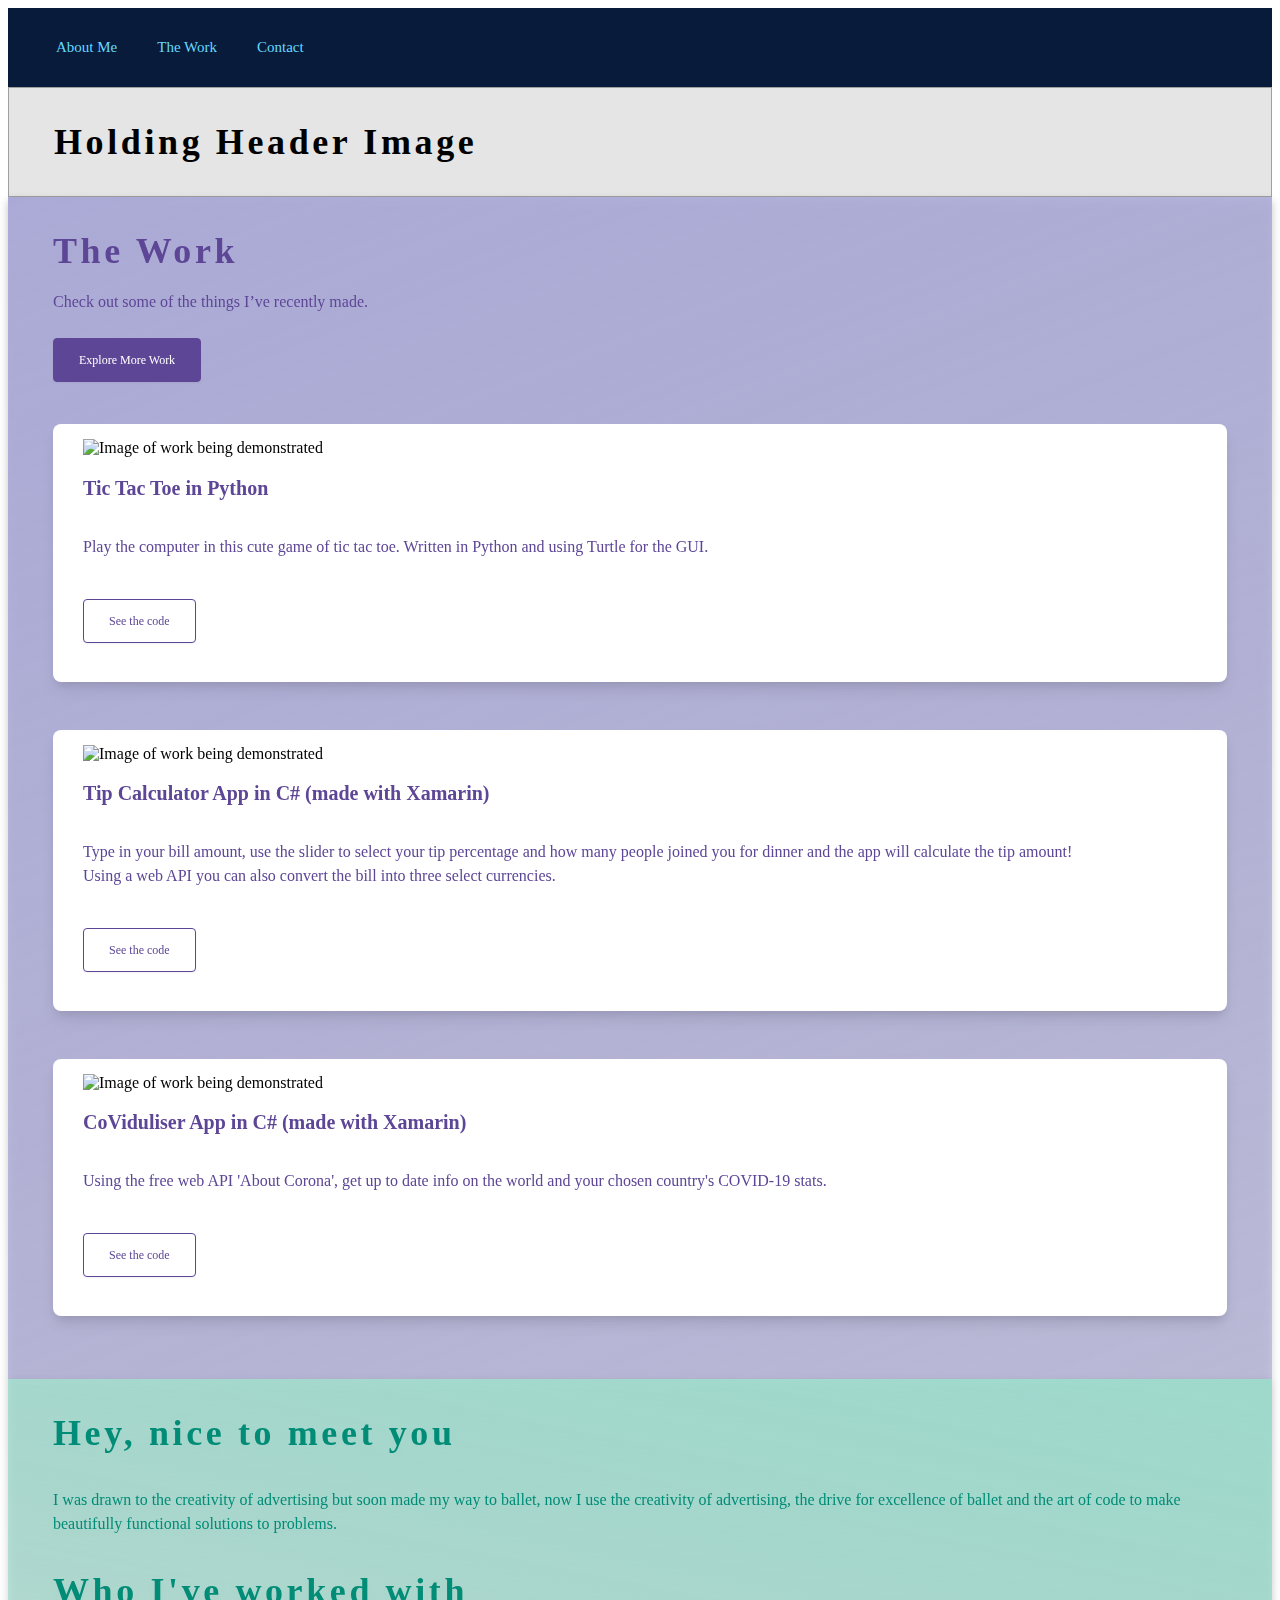
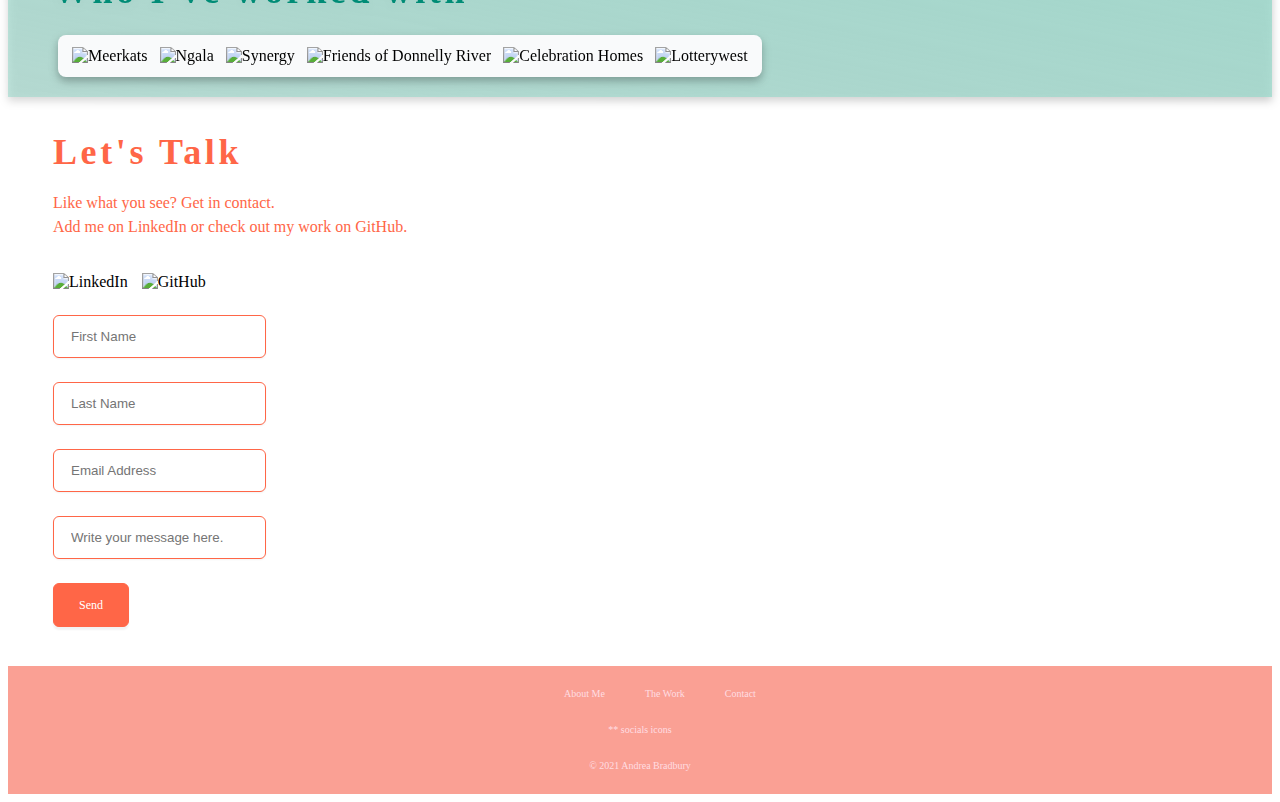
==== index.html @ e0861b27 "Adding content and formatting styling to match designs" ====
<!doctype html>
<html class="no-js" lang="en">

<head>
  <meta charset="utf-8">
  <title>Andrea Bradbury Junior Programming Wizard</title>
  <meta name="viewport" content="width=device-width, initial-scale=1">

  <link rel="stylesheet" href="css/normalize.css">
  <link rel="stylesheet" href="css/main.css">

</head>

<body>

  <!-- Nav Bar -->
  <header>
    <nav>
      <li>
        <ul>
          <a href="#about-me"> About Me </a>
        </ul>
        <ul>
          <a href="#the-work"> The Work </a>
        </ul>
        <ul>
          <a href="#contact"> Contact </a>
        </ul>
      </li>
    </nav>
  </header>



  <main>
    <!-- Main Heading Image -->
    <section class="header-content">
      <h1>Holding Header Image</h1>
    </section>



    <section class="the-work">
      <h1>The Work</h1>
      <p>Check out some of the things I’ve recently made.</p>
      <a href="https://github.com/andrea-bradbury" target="_blank"><button>Explore More Work</button></a>
      <br>

      <article class="display-work-component">
        <img src="img/TicTacToe.png" alt="Image of work being demonstrated"> </img>
        <h2>Tic Tac Toe in Python</h2>
        <p>
          Play the computer in this cute game of tic tac toe. Written in Python and using Turtle for the GUI.
        </p>
        <a href="https://github.com/andrea-bradbury/python_tic-tac-toe" target="_blank"><button>See the code</button></a>
      </article>
      <br>
      <article class="display-work-component">
        <img src="img/ArticlePlaceholder.jpg" alt="Image of work being demonstrated"> </img>
        <h2>Tip Calculator App in C# (made with Xamarin)</h2>
        <p>
          Type in your bill amount, use the slider to select your tip percentage and how many people joined you for dinner and the app will calculate the tip amount!
          <br>
          Using a web API you can also convert the bill into three select currencies.
        </p>
        <a href="https://github.com/andrea-bradbury/CurrencyB" target="_blank"><button>See the code</button></a>
      </article>
      <br>
      <article class="display-work-component">
        <img src="img/ArticlePlaceholder.jpg" alt="Image of work being demonstrated"> </img>
        <h2>CoViduliser App in C# (made with Xamarin)</h2>
        <p>
          Using the free web API 'About Corona', get up to date info on the world and your chosen country's COVID-19 stats.
        </p>
        <a href="https://github.com/andrea-bradbury/CoVidualizer" target="_blank"><button>See the code</button></a>
      </article>
      <br>

    </section>

    <section class="about-me">
      <h1>Hey, nice to meet you</h1>
      <p>
        I was drawn to the creativity of advertising but soon made my way to ballet, now I use the creativity of advertising, the drive for excellence of ballet and the art of code to make beautifully functional solutions to problems.
      </p>
      <h1>Who I've worked with</h1>

      <!-- Logo Cloud -->
      <section class="logo-cloud">
        <img src="img/MK_logo_200x200.jpg" alt="Meerkats">
        <img  src="img/Ngala_logo_200x200.jpg" alt="Ngala">
        <img src="img/Synergy_logo_200x200.jpg" alt="Synergy">
        <img  src="img/FODR_logo_200x200.jpg" alt="Friends of Donnelly River">
        <img src="img/CH_logo_200x200.jpg" alt="Celebration Homes">
        <img src="img/LW_logo_200x200.jpg" alt="Lotterywest">

      </section>

    </section>



    <section class="lets-talk">
      <h1>Let's Talk</h1>
      <p>
        Like what you see? Get in contact.
        <br>
        Add me on LinkedIn or check out my work on GitHub.
      </p>
      <br>
      <a href="https://www.linkedin.com/in/andrea-bradbury-6311a493/" target="_blank"><img src="img/linkedin.png" alt="LinkedIn"></a>
      <a href="https://github.com/andrea-bradbury" target="_blank"><img src="img/github.png" alt="GitHub"></a>


      <form class="lets-talk-form">
        <div class="lets-talk-form">
          <input type="text" name="first-name" id="first-name" autocomplete="first name" placeholder="First Name" />
        </div>
        <div class="lets-talk-form">
          <input type="text" name="last-name" id="last-name" autocomplete="last name" placeholder="Last Name" />
        </div>
        <div class="lets-talk-form">
          <input type="email" name="email" id="email" autocomplete="email" placeholder="Email Address" />
        </div>
        <div class="lets-talk-form">
          <input type="text" name="msg" id="msg"  placeholder="Write your message here." />
        </div>
        <div class="lets-talk-form">
          <button type="submit">Send</button>
        </div>
      </form>
    </section>

  </main>

    <footer>
      <li>
        <ul>
          <a href="#about-me"> About Me </a>
        </ul>
        <ul>
          <a href="#the-work"> The Work </a>
        </ul>
        <ul>
          <a href="#contact"> Contact </a>
        </ul>
      </li>
      <p>
        ** socials icons
      </p>
      <p>© 2021 Andrea Bradbury</p>
    </footer>


  <!-- JS -->
  <script src="js/main.js"></script>

  <!-- Google Analytics: change UA-XXXXX-Y to be your site's ID. -->
  <script>
    window.ga = function () { ga.q.push(arguments) }; ga.q = []; ga.l = +new Date;
    ga('create', 'UA-XXXXX-Y', 'auto'); ga('set', 'anonymizeIp', true); ga('set', 'transport', 'beacon'); ga('send', 'pageview')
  </script>
  <script src="https://www.google-analytics.com/analytics.js" async></script>
</body>

</html>
---- css/main.css ----
@charset "UTF-8";

/* CSS Document */

/*Fonts*/
@font-face {
  font-family: MontserratBold;
  src: url("../fonts/Montserrat/Montserrat-Bold.ttf");
}

@font-face {
  font-family: MontserratRegular;
  src: url("../fonts/Montserrat/Montserrat-Regular.ttf");
}

@font-face {
  font-family: MontserratMedium;
  src: url("../fonts/Montserrat/Montserrat-Medium.ttf");

}

h1 {
  font-family: MontserratBold;
  font-size: 36px;
  line-height: 30px;
  /* or 83% */
  letter-spacing: 0.1em;

}

h2 {
  font-family: MontserratBold;
  font-weight: 600;
  font-size: 20px;
  line-height: 28px;
}

p {
  font-family: MontserratRegular;
  font-size: 16px;
  line-height: 24px;

}

a {
  color: inherit;
  text-decoration: none;
}

button {
  font-family: MontserratMedium;
  font-weight: 500;
  font-size: 12px;
  line-height: 16px;
  flex: none;
  margin: 24px 0px;
  display: flex;
  flex-direction: row;
  justify-content: center;
  align-items: center;
  padding: 13px 25px;


  /* shadow/sm */

  box-shadow: 0px 1px 2px rgba(0, 0, 0, 0.05);
  border-radius: 4px;
}

hr {
  width: 178px;
}






/* CSS styling General */

nav {
  font-family: MontserratMedium;
  display: flex;
  flex-direction: row;
  justify-content: space-between;
  align-items: center;
  padding: 12px 8px;
  position: relative;
  background: #081B3B;
}

nav > li {
  color: #65D9FE;
  font-weight: 500;
  font-size: 15px;
  line-height: 25px;
  display: flex;
  flex-direction: row;
  justify-content: center;
  align-items: center;
}

main {

}

section {
  padding: 15px 45px 15px 45px;
}

form {
  font-family: MontserratRegular;
  font-size: 16px;
  line-height: 24px;
}


footer {
  display: flex;
  flex-direction: column;
  align-items: center;
  font-family: MontserratRegular;
  padding: 10px;
  background: #FAA094;
}

footer >li {
  color: #FFDDE2;
  font-weight: 500;
  font-size: 10px;
  line-height: 16px;
  display: flex;
  flex-direction: row;
  justify-content: center;
  align-items: center;

}

footer > p {
  color: #FFDDE2;
  font-weight: 500;
  font-size: 10px;
  line-height: 16px;
  display: flex;
  flex-direction: row;
  justify-content: center;
  align-items: center;
}




/* Classes  */

.header-content {
  left: 0%;
  right: 0%;
  top: 0%;
  bottom: 0%;

  background: #E5E5E5;
  border: 1px solid rgba(0, 0, 0, 0.3);
  box-sizing: border-box;
}

.the-work {
  background: linear-gradient(158.68deg, #ABAAD6 0%, rgba(171, 170, 214, 0) 295.31%);
  filter: drop-shadow(0px 4px 4px rgba(0, 0, 0, 0.25));
}

.the-work > h1 {
  color: #5D4696 ;
}

.the-work > p {
  color: #5D4696 ;
}


.the-work > a button {
  background-color: #5D4696 ;
  border: 1px solid #5D4696;
  color: #FFFFFF;
}






.display-work-component {
  display: flex;
  flex-direction: column;
  align-items: flex-start;
  background: #FFFFFF;
  padding: 15px 30px 15px 30px;
  margin: 0px 0px 30px 0px;
  /* /shadow/lg */
  box-shadow: 0px 10px 15px -3px rgba(0, 0, 0, 0.1), 0px 4px 6px -2px rgba(0, 0, 0, 0.05);
  border-radius: 8px;
}

.display-work-component > h2 {
  color: #5D4696;
}

.display-work-component > p {
  color: #5D4696;
}

.display-work-component > a button {
  background-color: #FFFFFF ;
  border: 1px solid #5D4696;
  color: #5D4696;
}

.display-work-component > img {
  max-width: 100%;
}


.about-me {
  display: flex;
  flex-direction: column;
  align-items: flex-start;

  background: linear-gradient(191.45deg, #9ED9CC 3.14%, rgba(158, 217, 204, 0) 255.97%);
  filter: drop-shadow(0px 4px 4px rgba(0, 0, 0, 0.25));
}

.about-me > h1{
  color: #008C76;
}

.about-me > p {
  color: #008C76;
}

.logo-cloud {
  grid-template-columns: [first] auto [second] auto [third] auto;
  grid-template-rows: [first] 50% [second] 50%;
  padding: 10px;
  margin: 5px;
  justify-content: center;
  background-color: #F9FAFB ;
  filter: drop-shadow(0px 4px 4px rgba(0, 0, 0, 0.25));
  border-radius: 8px;
}

.logo-cloud > img {
  width: auto;
  margin: 2px 2px;
  padding: 0px 2px;
}


.lets-talk {

}

.lets-talk >h1 {
  color:#FF6647;
}

.lets-talk >p {
  color: #FF6647;
}

.lets-talk > hr {
  justify-content: left;
  color: #FF6647;
}

.lets-talk img{
  width: 40px;
  margin-right: 10px;

}

.lets-talk-form  {
  font-family: MontserratMedium;
  color: #FF6647;

}

.lets-talk-form > input {
  display: flex;
  flex-direction: row;
  border: 1px solid #FF6647;
  border-radius: 6px;
  color: #FF6647;
  align-self: stretch;
  flex-grow: 0;
  margin: 24px 0px;
  padding: 13px 17px;
  box-sizing: border-box;
  /* shadow/sm */
  box-shadow: 0px 1px 2px rgba(0, 0, 0, 0.05);


}

.lets-talk-form > button{
  font-family: MontserratMedium;
  font-weight: 500;
  font-size: 12px;
  line-height: 16px;
  background: #FF6647;
  box-shadow: 0px 3px 2px rgba(0, 0, 0, 0.05);
  border-radius: 6px;
  border: 1px solid #FF6647;
  color: #FFFFFF;
  flex: none;
  margin: 24px 0px;
  display: flex;
  flex-direction: row;
  justify-content: center;
  align-items: center;
  padding: 13px 25px;
}


.journey {

}

.journey > h1 {
  color: #E033B3 ;
}
.journey > h2 {
  color: #E033B3 ;
}

.journey > p {
  color: #E033B3;
}

.achievements {

}

.achievements > h1{
  color: #FF6647;
}

.achievements > p{
  color: #FF6647;
}
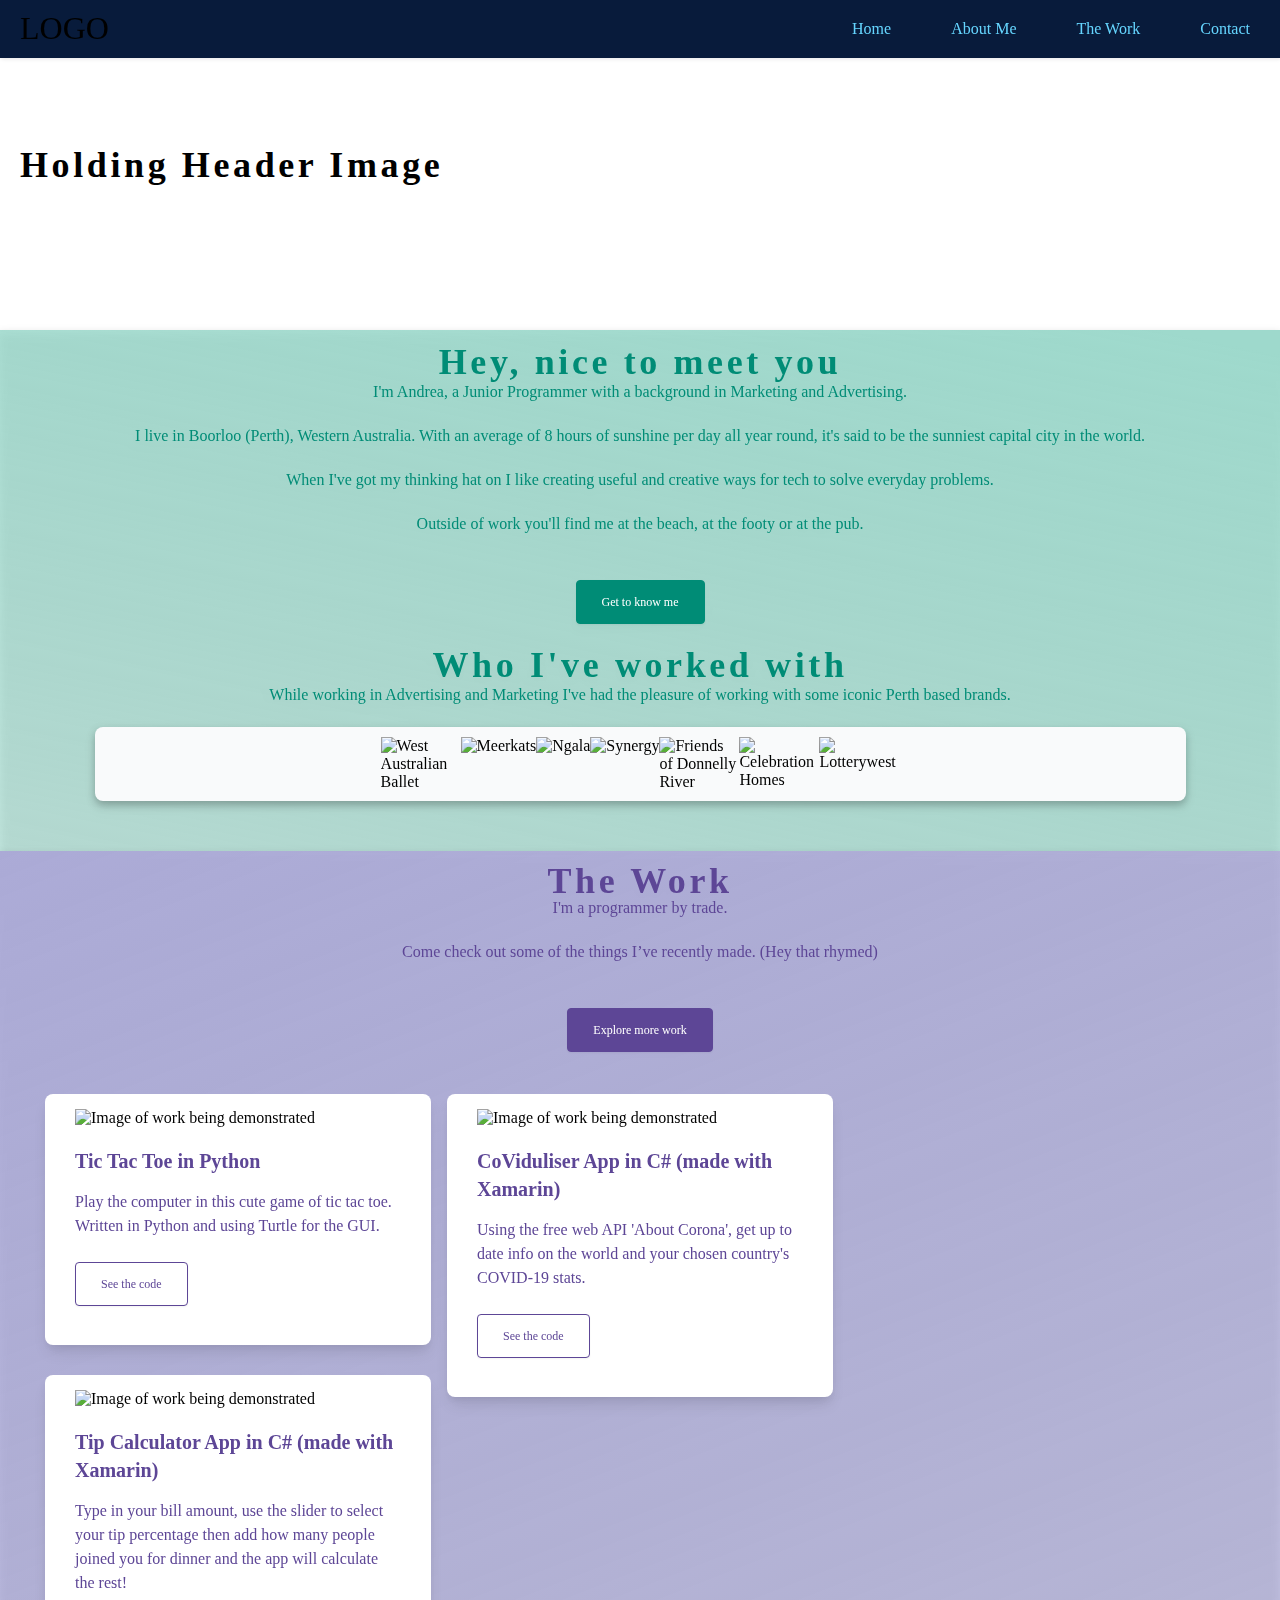
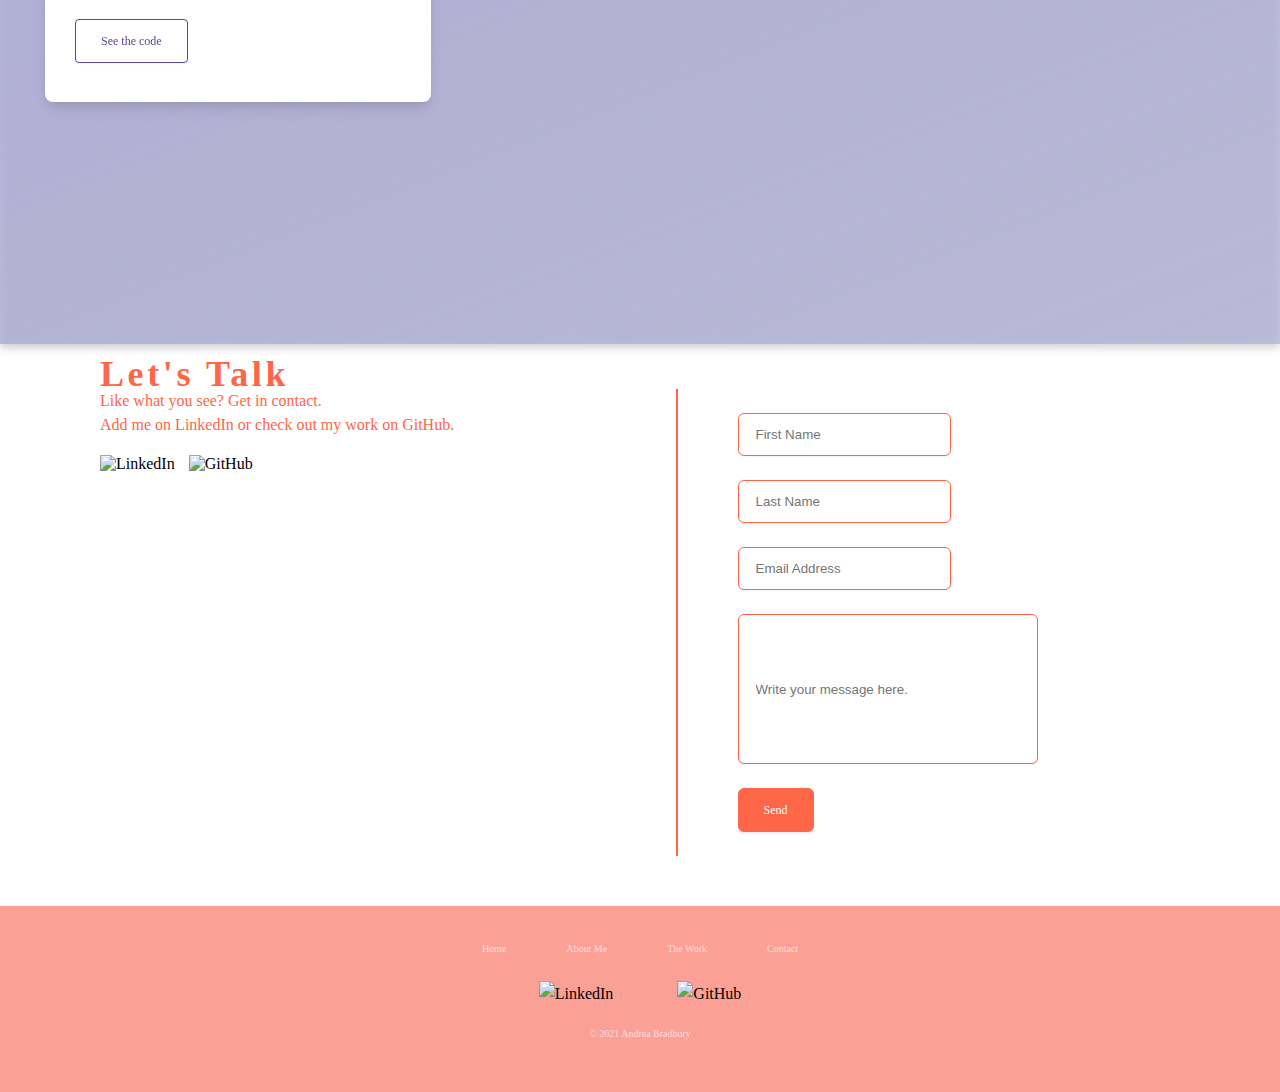
==== commit 16b5689e: "Styling and content" ====
--- a/index.html
+++ b/index.html
@@ -14,19 +14,22 @@
 <body>
 
   <!-- Nav Bar -->
-  <header>
+  <header class="header">
     <nav>
-      <li>
-        <ul>
-          <a href="#about-me"> About Me </a>
-        </ul>
-        <ul>
-          <a href="#the-work"> The Work </a>
-        </ul>
-        <ul>
-          <a href="#contact"> Contact </a>
-        </ul>
-      </li>
+      <a href="/" class="logo">LOGO</a>
+
+      <!-- Hamburger menu -->
+      <input class="menu-btn" type="checkbox" id="menu-btn" />
+      <label class="menu-icon" for="menu-btn"><span class="nav-icon"></span></label>
+
+      <!--Menu items-->
+      <ul class="menu">
+        <li><a href="index.html" class="nav-link"> Home </a></li>
+        <li><a href="about-me.html" class="nav-link"> About Me </a></li>
+        <li><a href="the-work.html" class="nav-link"> The Work </a></li>
+        <li><a href="contact.html" class="nav-link"> Contact </a></li>
+      </ul>
+
     </nav>
   </header>
 
@@ -38,65 +41,69 @@
       <h1>Holding Header Image</h1>
     </section>
 
-
-
-    <section class="the-work">
-      <h1>The Work</h1>
-      <p>Check out some of the things I’ve recently made.</p>
-      <a href="https://github.com/andrea-bradbury" target="_blank"><button>Explore More Work</button></a>
-      <br>
-
-      <article class="display-work-component">
-        <img src="img/TicTacToe.png" alt="Image of work being demonstrated"> </img>
-        <h2>Tic Tac Toe in Python</h2>
-        <p>
-          Play the computer in this cute game of tic tac toe. Written in Python and using Turtle for the GUI.
-        </p>
-        <a href="https://github.com/andrea-bradbury/python_tic-tac-toe" target="_blank"><button>See the code</button></a>
-      </article>
-      <br>
-      <article class="display-work-component">
-        <img src="img/ArticlePlaceholder.jpg" alt="Image of work being demonstrated"> </img>
-        <h2>Tip Calculator App in C# (made with Xamarin)</h2>
-        <p>
-          Type in your bill amount, use the slider to select your tip percentage and how many people joined you for dinner and the app will calculate the tip amount!
-          <br>
-          Using a web API you can also convert the bill into three select currencies.
-        </p>
-        <a href="https://github.com/andrea-bradbury/CurrencyB" target="_blank"><button>See the code</button></a>
-      </article>
-      <br>
-      <article class="display-work-component">
-        <img src="img/ArticlePlaceholder.jpg" alt="Image of work being demonstrated"> </img>
-        <h2>CoViduliser App in C# (made with Xamarin)</h2>
-        <p>
-          Using the free web API 'About Corona', get up to date info on the world and your chosen country's COVID-19 stats.
-        </p>
-        <a href="https://github.com/andrea-bradbury/CoVidualizer" target="_blank"><button>See the code</button></a>
-      </article>
-      <br>
-
-    </section>
-
     <section class="about-me">
       <h1>Hey, nice to meet you</h1>
-      <p>
-        I was drawn to the creativity of advertising but soon made my way to ballet, now I use the creativity of advertising, the drive for excellence of ballet and the art of code to make beautifully functional solutions to problems.
-      </p>
+      <p>I'm Andrea, a Junior Programmer with a background in Marketing and Advertising.</p>
+      <p>I live in Boorloo (Perth), Western Australia. With an average of 8 hours of sunshine per day all year round, it's said to be the sunniest capital city in the world.</p>
+      <p>When I've got my thinking hat on I like creating useful and creative ways for tech to solve everyday problems.</p>
+      <p>Outside of work you'll find me at the beach, at the footy or at the pub.</p>
+      <a href="about-me.html"><button>Get to know me</button></a>
       <h1>Who I've worked with</h1>
+      <p>While working in Advertising and Marketing I've had the pleasure of working with some iconic Perth based brands.</p>
 
       <!-- Logo Cloud -->
       <section class="logo-cloud">
-        <img src="img/MK_logo_200x200.jpg" alt="Meerkats">
+        <img src="img/WAB_logo_200x200.jpg" alt="West Australian Ballet">
+        <img src="img/MK_logo_200x200A.jpg" alt="Meerkats">
         <img  src="img/Ngala_logo_200x200.jpg" alt="Ngala">
         <img src="img/Synergy_logo_200x200.jpg" alt="Synergy">
         <img  src="img/FODR_logo_200x200.jpg" alt="Friends of Donnelly River">
         <img src="img/CH_logo_200x200.jpg" alt="Celebration Homes">
         <img src="img/LW_logo_200x200.jpg" alt="Lotterywest">
-
       </section>
 
     </section>
+
+
+    <section class="the-work">
+      <h1>The Work</h1>
+      <p>I'm a programmer by trade.</p>
+      <p>Come check out some of the things I’ve recently made. (Hey that rhymed)</p>
+      <a href="the-work.html"><button>Explore more work</button></a>
+      <br>
+
+      <div class="work-components">
+        <article class="display-work-component" >
+          <img src="img/TicTacToe.png" alt="Image of work being demonstrated"> </img>
+          <h2>Tic Tac Toe in Python</h2>
+          <p>
+            Play the computer in this cute game of tic tac toe. Written in Python and using Turtle for the GUI.
+          </p>
+          <a href="https://github.com/andrea-bradbury/python_tic-tac-toe" target="_blank"><button>See the code</button></a>
+        </article>
+
+        <article class="display-work-component">
+          <img src="img/Tip%20Calculator.png" alt="Image of work being demonstrated"> </img>
+          <h2>Tip Calculator App in C# (made with Xamarin)</h2>
+          <p>
+            Type in your bill amount, use the slider to select your tip percentage then add how many people joined you for dinner and the app will calculate the rest!
+          </p>
+          <a href="#" target="_blank"><button>See the code</button></a>
+        </article>
+
+        <article class="display-work-component">
+          <img src="img/ArticlePlaceholder.jpg" alt="Image of work being demonstrated"> </img>
+          <h2>CoViduliser App in C# (made with Xamarin)</h2>
+          <p>
+            Using the free web API 'About Corona', get up to date info on the world and your chosen country's COVID-19 stats.
+          </p>
+          <a href="https://github.com/andrea-bradbury/CoVidualizer" target="_blank"><button>See the code</button></a>
+        </article>
+      </div>
+
+    </section>
+
+
 
 
 
@@ -112,20 +119,12 @@
       <a href="https://github.com/andrea-bradbury" target="_blank"><img src="img/github.png" alt="GitHub"></a>
 
 
-      <form class="lets-talk-form">
+      <form>
         <div class="lets-talk-form">
           <input type="text" name="first-name" id="first-name" autocomplete="first name" placeholder="First Name" />
-        </div>
-        <div class="lets-talk-form">
           <input type="text" name="last-name" id="last-name" autocomplete="last name" placeholder="Last Name" />
-        </div>
-        <div class="lets-talk-form">
           <input type="email" name="email" id="email" autocomplete="email" placeholder="Email Address" />
-        </div>
-        <div class="lets-talk-form">
           <input type="text" name="msg" id="msg"  placeholder="Write your message here." />
-        </div>
-        <div class="lets-talk-form">
           <button type="submit">Send</button>
         </div>
       </form>
@@ -136,18 +135,22 @@
     <footer>
       <li>
         <ul>
-          <a href="#about-me"> About Me </a>
+          <a href="index.html">Home</a>
         </ul>
         <ul>
-          <a href="#the-work"> The Work </a>
+          <a href="about-me.html">About Me</a>
         </ul>
         <ul>
-          <a href="#contact"> Contact </a>
+          <a href="the-work.html">The Work</a>
+        </ul>
+        <ul>
+          <a href="contact.html">Contact</a>
         </ul>
       </li>
-      <p>
-        ** socials icons
-      </p>
+      <div class="footer-socials">
+        <a href="https://www.linkedin.com/in/andrea-bradbury-6311a493/" target="_blank"><img src="img/linkedin.png" alt="LinkedIn"></a>
+        <a href="https://github.com/andrea-bradbury" target="_blank"><img src="img/github.png" alt="GitHub"></a>
+      </div>
       <p>© 2021 Andrea Bradbury</p>
     </footer>
 
--- a/css/main.css
+++ b/css/main.css
@@ -18,6 +18,19 @@
   src: url("../fonts/Montserrat/Montserrat-Medium.ttf");
 
 }
+
+
+
+
+/* CSS styling General */
+
+*{
+  margin: 0;
+  padding:0;
+  border: 0;
+}
+
+
 
 h1 {
   font-family: MontserratBold;
@@ -26,6 +39,7 @@
   /* or 83% */
   letter-spacing: 0.1em;
 
+
 }
 
 h2 {
@@ -33,6 +47,7 @@
   font-weight: 600;
   font-size: 20px;
   line-height: 28px;
+  padding: 20px 0px 15px 0px;
 }
 
 p {
@@ -55,49 +70,18 @@
   flex: none;
   margin: 24px 0px;
   display: flex;
-  flex-direction: row;
   justify-content: center;
   align-items: center;
   padding: 13px 25px;
-
-
   /* shadow/sm */
-
   box-shadow: 0px 1px 2px rgba(0, 0, 0, 0.05);
   border-radius: 4px;
 }
 
-hr {
-  width: 178px;
-}
-
-
-
-
-
-
-/* CSS styling General */
 
 nav {
   font-family: MontserratMedium;
-  display: flex;
-  flex-direction: row;
-  justify-content: space-between;
-  align-items: center;
-  padding: 12px 8px;
-  position: relative;
   background: #081B3B;
-}
-
-nav > li {
-  color: #65D9FE;
-  font-weight: 500;
-  font-size: 15px;
-  line-height: 25px;
-  display: flex;
-  flex-direction: row;
-  justify-content: center;
-  align-items: center;
 }
 
 main {
@@ -112,6 +96,7 @@
   font-family: MontserratRegular;
   font-size: 16px;
   line-height: 24px;
+
 }
 
 
@@ -119,9 +104,13 @@
   display: flex;
   flex-direction: column;
   align-items: center;
+  padding: 10px;
   font-family: MontserratRegular;
-  padding: 10px;
   background: #FAA094;
+  padding-top: 30px;
+  padding-right: 30px;
+  padding-bottom: 50px;
+  padding-left: 30px;
 }
 
 footer >li {
@@ -147,25 +136,147 @@
   align-items: center;
 }
 
+footer a{
+  line-height: 25px;
+  flex-direction: row;
+  justify-content: space-between;
+  align-items: center;
+  margin: 30px;
+  text-align: center;
+}
+
+footer div {
+  margin: 20px;
+}
+
 
 
 
 /* Classes  */
+.header {
+  background-color: #fff;
+  box-shadow: 1px 1px 4px 0 rgba(0,0,0,.1);
+  position: fixed;
+  width: 100%;
+  z-index: 3;
+}
+
+.header ul {
+  margin: 0px;
+  padding: 0px;
+  list-style: none;
+  overflow: hidden;
+  background-color: #fff;
+}
+
+.header li a {
+  display: block;
+  padding: 20px 20px;
+  text-decoration: none;
+
+}
+
+.header li a:hover,
+.header .menu-btn:hover {
+  background-color: #f4f4f4;
+  border-left: 8px solid #65D5FE;
+}
+
+.header .logo {
+  display: block;
+  float: left;
+  font-size: 2em;
+  padding: 10px 20px;
+  text-decoration: none;
+}
+
+.header .menu {
+  clear: both;
+  max-height: 0;
+  transition: max-height .2s ease-out;
+}
+
+.header .menu-icon {
+  cursor: pointer;
+  float: right;
+  padding: 28px 20px;
+  position: relative;
+  user-select: none;
+}
+
+.header .menu-icon .nav-icon {
+  background: #65D5FE;
+  display: block;
+  height: 2px;
+  position: relative;
+  transition: background .2s ease-out;
+  width: 18px;
+
+}
+
+.header .menu-icon .nav-icon:before,
+.header .menu-icon .nav-icon:after {
+  background: #65D5FE;
+  content: '';
+  display: block;
+  height: 100%;
+  position: absolute;
+  transition: all .2s ease-out;
+  width: 100%;
+}
+
+.header .menu-icon .nav-icon:before {
+  top: 5px;
+}
+
+.header .menu-icon .nav-icon:after {
+  top: -5px;
+}
+
+
+.header .menu-btn {
+  display: none;
+}
+
+.header .menu-btn:checked ~ .menu {
+  max-height: 240px;
+}
+
+.header .menu-btn:checked ~ .menu-icon .nav-icon {
+  background: transparent;
+}
+
+.header .menu-btn:checked ~ .menu-icon .nav-icon:before {
+  transform: rotate(-45deg);
+  top:0;
+}
+
+.header .menu-btn:checked ~ .menu-icon .nav-icon:after {
+  transform: rotate(45deg);
+  top:0;
+}
+
+
 
 .header-content {
-  left: 0%;
-  right: 0%;
-  top: 0%;
-  bottom: 0%;
-
-  background: #E5E5E5;
-  border: 1px solid rgba(0, 0, 0, 0.3);
-  box-sizing: border-box;
+  font-family: MontserratMedium;
+  display: flex;
+  padding: 150px 20px;
+  position: relative;
+
+}
+
+.footer-socials img{
+  width: 30px;
+  height: auto;
+  flex-direction: row;
+
 }
 
 .the-work {
   background: linear-gradient(158.68deg, #ABAAD6 0%, rgba(171, 170, 214, 0) 295.31%);
   filter: drop-shadow(0px 4px 4px rgba(0, 0, 0, 0.25));
+  padding-bottom: 50px;
 }
 
 .the-work > h1 {
@@ -174,6 +285,7 @@
 
 .the-work > p {
   color: #5D4696 ;
+  padding-bottom: 20px;
 }
 
 
@@ -183,9 +295,11 @@
   color: #FFFFFF;
 }
 
-
-
-
+.the-work a button:hover{
+  background: linear-gradient(158.68deg, #5D4696 0%, rgba(171, 170, 214, 0) 295.31%);
+  filter: drop-shadow(0px 4px 4px rgba(0, 0, 0, 0.25));
+  border: 1px solid  #5D4696;
+}
 
 
 .display-work-component {
@@ -214,6 +328,13 @@
   color: #5D4696;
 }
 
+.display-work-component a button:hover{
+  background: linear-gradient(158.68deg, #ABAAD6 0%, rgba(171, 170, 214, 0) 295.31%);
+  filter: drop-shadow(0px 4px 4px rgba(0, 0, 0, 0.25));
+  border: 1px solid #ABAAD6;
+  color: #FFFFFF;
+}
+
 .display-work-component > img {
   max-width: 100%;
 }
@@ -223,39 +344,87 @@
   display: flex;
   flex-direction: column;
   align-items: flex-start;
-
   background: linear-gradient(191.45deg, #9ED9CC 3.14%, rgba(158, 217, 204, 0) 255.97%);
   filter: drop-shadow(0px 4px 4px rgba(0, 0, 0, 0.25));
+  padding-bottom: 50px;
 }
 
 .about-me > h1{
   color: #008C76;
+  line-height: 35px;
 }
 
 .about-me > p {
   color: #008C76;
-}
+  padding-bottom: 20px;
+
+
+}
+
+.about-me > a button {
+  background-color: #008C76 ;
+  border: 1px solid #008C76;
+  color: #FFFFFF;
+}
+
+.about-me a :hover{
+  background: linear-gradient(158.68deg, #008C76 0%, rgba(171, 170, 214, 0) 295.31%);
+  filter: drop-shadow(0px 4px 4px rgba(0, 0, 0, 0.25));
+  border: 1px solid  #008C76;
+}
+
+
+.about-me-page {
+  display: flex;
+  flex-direction: column;
+  align-items: flex-start;
+  background: linear-gradient(191.45deg, #9ED9CC 3.14%, rgba(158, 217, 204, 0) 255.97%);
+  filter: drop-shadow(0px 4px 4px rgba(0, 0, 0, 0.25));
+  padding-bottom: 50px;
+}
+
+.about-me-page > h1{
+  color: #008C76;
+  line-height: 35px;
+}
+
+.about-me-page > p {
+  color: #008C76;
+  padding-bottom: 20px;
+}
+
+.about-me-page > img {
+  display: block;
+  background: linear-gradient(191.45deg,#008C76 3.14%, rgba(158, 217, 204, 0) 255.97%);
+
+}
+
+
 
 .logo-cloud {
   grid-template-columns: [first] auto [second] auto [third] auto;
   grid-template-rows: [first] 50% [second] 50%;
   padding: 10px;
-  margin: 5px;
   justify-content: center;
   background-color: #F9FAFB ;
   filter: drop-shadow(0px 4px 4px rgba(0, 0, 0, 0.25));
   border-radius: 8px;
+  display: block;
+  margin-left: auto;
+  margin-right: auto;
+  height: auto;
+  width: auto
 }
 
 .logo-cloud > img {
-  width: auto;
-  margin: 2px 2px;
-  padding: 0px 2px;
+  max-width: 80px;
+  height: auto;
+
 }
 
 
 .lets-talk {
-
+  padding-bottom: 50px;
 }
 
 .lets-talk >h1 {
@@ -266,13 +435,10 @@
   color: #FF6647;
 }
 
-.lets-talk > hr {
-  justify-content: left;
-  color: #FF6647;
-}
 
 .lets-talk img{
   width: 40px;
+  height: auto;
   margin-right: 10px;
 
 }
@@ -289,14 +455,17 @@
   border: 1px solid #FF6647;
   border-radius: 6px;
   color: #FF6647;
-  align-self: stretch;
-  flex-grow: 0;
   margin: 24px 0px;
   padding: 13px 17px;
   box-sizing: border-box;
   /* shadow/sm */
   box-shadow: 0px 1px 2px rgba(0, 0, 0, 0.05);
 
+}
+
+#msg {
+  width: 300px;
+  height: 150px;
 
 }
 
@@ -319,13 +488,23 @@
   padding: 13px 25px;
 }
 
+.lets-talk-form a button :hover{
+  background: linear-gradient(158.68deg, #FF6647 0%, rgba(171, 170, 214, 0) 295.31%);
+  filter: drop-shadow(0px 4px 4px rgba(0, 0, 0, 0.25));
+  border: 1px solid  #FF6647;
+}
+
+
 
 .journey {
-
+  padding-bottom: 50px;
+  background: linear-gradient(191.45deg, #f5daef 3.14%, rgba(158, 217, 204, 0) 255.97%);
+  filter: drop-shadow(0px 4px 4px rgba(0, 0, 0, 0.25));
 }
 
 .journey > h1 {
   color: #E033B3 ;
+  margin-bottom: 30px;
 }
 .journey > h2 {
   color: #E033B3 ;
@@ -333,9 +512,109 @@
 
 .journey > p {
   color: #E033B3;
+  animation: fadeIn ease 10s;
+
+}
+
+.right-about-box{
+  border-left: 3px solid #E033B3 ;
+  color: #E033B3 ;
+  display: flex;
+  text-align: left;
+  flex-direction: column;
+  align-items: flex-start;
+  background: #FFFFFF;
+  padding: 15px 30px 15px 30px;
+  margin: 0px 0px 30px 0px;
+  /* /shadow/lg */
+  box-shadow: 0px 10px 15px -3px rgba(0, 0, 0, 0.1), 0px 4px 6px -2px rgba(0, 0, 0, 0.05);
+  border-radius: 8px;
+
+
+}
+
+.left-about-box  {
+  border-right: 3px solid #E033B3 ;
+  color: #E033B3 ;
+  text-align: right;
+  display: flex;
+  flex-direction: column;
+  align-items: flex-start;
+  background: #FFFFFF;
+  padding: 15px 30px 15px 30px;
+  margin: 0px 0px 30px 0px;
+  /* /shadow/lg */
+  box-shadow: 0px 10px 15px -3px rgba(0, 0, 0, 0.1), 0px 4px 6px -2px rgba(0, 0, 0, 0.05);
+  border-radius: 8px;
+
+}
+
+.fade-in {
+  animation: fadeIn ease 8s;
+  -webkit-animation: fadeIn ease 8s;
+  -moz-animation: fadeIn ease 8s;
+  -o-animation: fadeIn ease 8s;
+  -ms-animation: fadeIn ease 8s;
+}
+@keyframes fadeIn {
+  0% {
+    opacity:0;
+  }
+  100% {
+    opacity:1;
+  }
+}
+
+@-moz-keyframes fadeIn {
+  0% {
+    opacity:0;
+  }
+  100% {
+    opacity:1;
+  }
+}
+
+@-webkit-keyframes fadeIn {
+  0% {
+    opacity:0;
+  }
+  100% {
+    opacity:1;
+  }
+}
+
+@-o-keyframes fadeIn {
+  0% {
+    opacity:0;
+  }
+  100% {
+    opacity:1;
+  }
+}
+
+@-ms-keyframes fadeIn {
+  0% {
+    opacity: 0;
+  }
+  100% {
+    opacity: 1;
+  }
 }
 
 .achievements {
+  padding-bottom: 0px;
+}
+
+.awards {
+  display: flex;
+  flex-direction: column;
+  align-items: flex-start;
+  background: #FFFFFF;
+  padding: 15px 30px 15px 30px;
+  margin: 0px 0px 30px 0px;
+  /* /shadow/lg */
+  box-shadow: 0px 10px 15px -3px rgba(0, 0, 0, 0.1), 0px 4px 6px -2px rgba(0, 0, 0, 0.05);
+  border-radius: 8px;
 
 }
 
@@ -345,7 +624,230 @@
 
 .achievements > p{
   color: #FF6647;
-}
-
-
-
+  padding-bottom: 20px;
+}
+
+.awards> p{
+  color: #FF6647;
+}
+
+.awards > img{
+  max-width: 100px;
+  height: auto;
+  margin: 10px ;
+
+}
+
+
+
+
+
+
+/* Responsive designs for screens over 768px */
+
+@media only screen and (min-width:768px){
+
+
+  .header {
+    background: #081B3B;
+  }
+
+  .header li {
+    float: left;
+  }
+
+  .header li a {
+    padding: 20px 30px;
+    color: #65D5FE;
+  }
+
+  .header li a:hover,
+  .header .menu-btn:hover {
+    background-color:#081B3B ;
+    border-left: none;
+    border-bottom: 4px solid #65D5FE;
+  }
+
+  .header .menu {
+    background: #081B3B;
+    clear: none;
+    float: right;
+    max-height: none;
+  }
+
+  .header .menu-icon {
+    display: none;
+  }
+
+
+  .the-work {
+
+  }
+
+  .the-work > h1 {
+    text-align: center;
+  }
+
+  .the-work > p {
+    text-align: center;
+  }
+
+  .the-work > a {
+    display: flex;
+    justify-content: center;
+    margin-left: auto;
+    margin-right: auto;
+  }
+
+
+
+  .work-components {
+    column-count: 3;
+    height: 800px;
+  }
+
+
+
+  .display-work-component {
+    display: inline-block;
+    flex-direction: column;
+    justify-content: left ;
+
+  }
+
+
+  .about-me {
+    display: block;
+    margin-left: auto;
+    margin-right: auto;
+    height: auto;
+    width: auto
+  }
+
+  .about-me > h1 {
+    text-align: center;
+    display: block;
+    margin-left: auto;
+    margin-right: auto;
+    height: auto;
+    width: auto
+  }
+
+  .about-me > p {
+    text-align: center;
+    display: block;
+
+  }
+
+  .about-me > a button{
+    display: flex;
+    justify-content: center;
+    margin-left: auto;
+    margin-right: auto;
+  }
+
+  .about-me-page {
+
+  }
+
+
+
+  .journey {
+    text-align: center;
+  }
+
+  .right-about-box {
+
+    display: block;
+    margin-left: auto;
+    margin-right: auto;
+    height: auto;
+    width: auto;
+    max-width: 70%;
+  }
+
+  .left-about-box{
+
+    display: block;
+    margin-left: auto;
+    margin-right: auto;
+    height: auto;
+    width: auto;
+    max-width: 70%;
+  }
+
+
+
+  .logo-cloud {
+    display: flex;
+    justify-content: center;
+    width: 90%;
+    margin-left: auto;
+    margin-right: auto;
+
+
+  }
+
+  .achievements {
+
+  }
+
+  .achievements-elements {
+    columns: 3;
+    max-height: 300px;
+  }
+
+  .achievements h1{
+    text-align: center;
+  }
+
+  .achievements p{
+    text-align: center;
+  }
+
+  .awards {
+    text-align: center;
+    display: inline-block;
+    flex-direction: column;
+    justify-content: left ;
+  }
+
+  .awards img{
+    display: block;
+    margin-left: auto;
+    margin-right: auto;
+  }
+
+  .lets-talk {
+    flex-direction: row;
+    columns: 2;
+    padding-left: 100px;
+  }
+
+  .lets-talk h1 {
+    column-span: all;
+  }
+
+  .lets-talk p {
+    column-span: 1;
+  }
+
+  .lets-talk-form {
+    display: inline-block;
+    flex-direction: column;
+    align-items: flex-start;
+    position: relative;
+    border-left: 2px solid  #FF6647;
+    padding-left: 60px;
+
+  }
+
+
+
+
+
+
+
+}
+
+
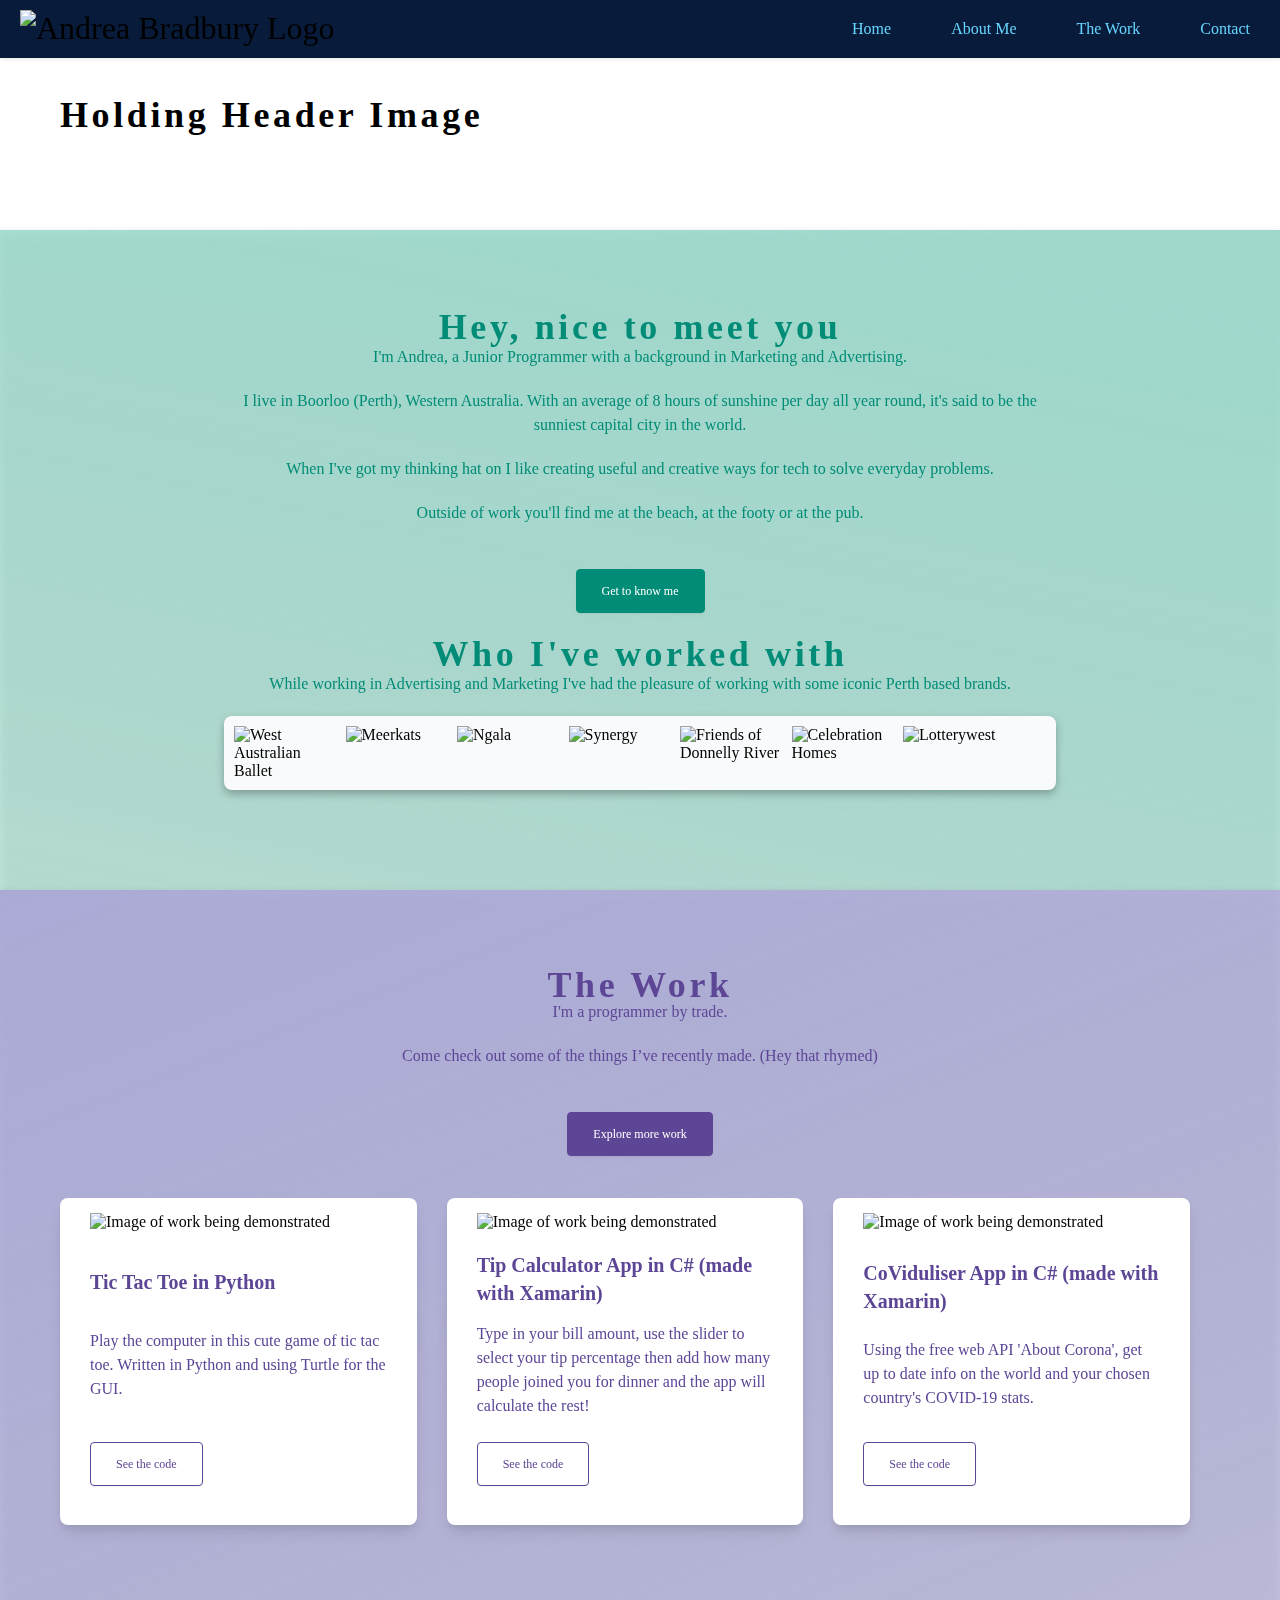
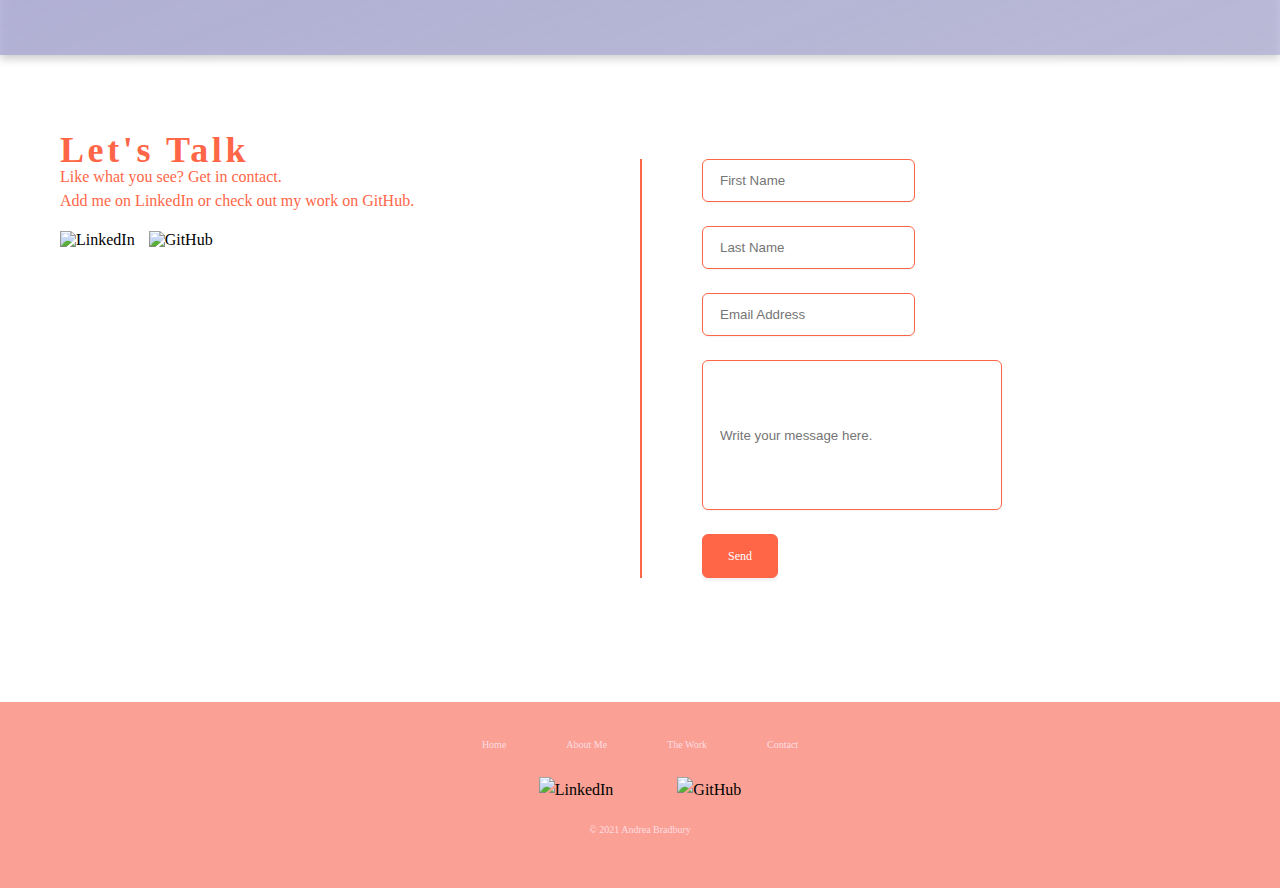
==== commit d11634c8: "display: flex Flex-direction: row added" ====
--- a/index.html
+++ b/index.html
@@ -16,7 +16,7 @@
   <!-- Nav Bar -->
   <header class="header">
     <nav>
-      <a href="/" class="logo">LOGO</a>
+      <a href="index.html" class="logo"><img src="/img/AB_Logo_512x512.jpg" alt="Andrea Bradbury Logo"> </a>
 
       <!-- Hamburger menu -->
       <input class="menu-btn" type="checkbox" id="menu-btn" />
@@ -108,16 +108,17 @@
 
 
     <section class="lets-talk">
-      <h1>Let's Talk</h1>
-      <p>
-        Like what you see? Get in contact.
+      <div class="lets-talk-text">
+        <h1>Let's Talk</h1>
+        <p>
+          Like what you see? Get in contact.
+          <br>
+          Add me on LinkedIn or check out my work on GitHub.
+        </p>
         <br>
-        Add me on LinkedIn or check out my work on GitHub.
-      </p>
-      <br>
-      <a href="https://www.linkedin.com/in/andrea-bradbury-6311a493/" target="_blank"><img src="img/linkedin.png" alt="LinkedIn"></a>
-      <a href="https://github.com/andrea-bradbury" target="_blank"><img src="img/github.png" alt="GitHub"></a>
-
+        <a href="https://www.linkedin.com/in/andrea-bradbury-6311a493/" target="_blank"><img src="img/linkedin.png" alt="LinkedIn"></a>
+        <a href="https://github.com/andrea-bradbury" target="_blank"><img src="img/github.png" alt="GitHub"></a>
+      </div>
 
       <form>
         <div class="lets-talk-form">
@@ -158,12 +159,6 @@
   <!-- JS -->
   <script src="js/main.js"></script>
 
-  <!-- Google Analytics: change UA-XXXXX-Y to be your site's ID. -->
-  <script>
-    window.ga = function () { ga.q.push(arguments) }; ga.q = []; ga.l = +new Date;
-    ga('create', 'UA-XXXXX-Y', 'auto'); ga('set', 'anonymizeIp', true); ga('set', 'transport', 'beacon'); ga('send', 'pageview')
-  </script>
-  <script src="https://www.google-analytics.com/analytics.js" async></script>
 </body>
 
 </html>
--- a/css/main.css
+++ b/css/main.css
@@ -89,7 +89,12 @@
 }
 
 section {
-  padding: 15px 45px 15px 45px;
+  padding: 80px 60px 100px 60px;
+}
+
+img {
+  height: auto;
+  width: auto;
 }
 
 form {
@@ -256,15 +261,11 @@
   top:0;
 }
 
-
-
 .header-content {
-  font-family: MontserratMedium;
-  display: flex;
-  padding: 150px 20px;
-  position: relative;
-
-}
+  padding-top:100px ;
+}
+
+
 
 .footer-socials img{
   width: 30px;
@@ -276,7 +277,7 @@
 .the-work {
   background: linear-gradient(158.68deg, #ABAAD6 0%, rgba(171, 170, 214, 0) 295.31%);
   filter: drop-shadow(0px 4px 4px rgba(0, 0, 0, 0.25));
-  padding-bottom: 50px;
+
 }
 
 .the-work > h1 {
@@ -346,7 +347,7 @@
   align-items: flex-start;
   background: linear-gradient(191.45deg, #9ED9CC 3.14%, rgba(158, 217, 204, 0) 255.97%);
   filter: drop-shadow(0px 4px 4px rgba(0, 0, 0, 0.25));
-  padding-bottom: 50px;
+
 }
 
 .about-me > h1{
@@ -380,36 +381,33 @@
   align-items: flex-start;
   background: linear-gradient(191.45deg, #9ED9CC 3.14%, rgba(158, 217, 204, 0) 255.97%);
   filter: drop-shadow(0px 4px 4px rgba(0, 0, 0, 0.25));
-  padding-bottom: 50px;
-}
-
-.about-me-page > h1{
+
+}
+
+.about-me-text > h1{
   color: #008C76;
   line-height: 35px;
 }
 
-.about-me-page > p {
+.about-me-text > p {
   color: #008C76;
   padding-bottom: 20px;
 }
 
-.about-me-page > img {
-  display: block;
-  background: linear-gradient(191.45deg,#008C76 3.14%, rgba(158, 217, 204, 0) 255.97%);
-
+.about-me-image > img {
+  height: auto;
+  width: auto;
 }
 
 
 
 .logo-cloud {
-  grid-template-columns: [first] auto [second] auto [third] auto;
-  grid-template-rows: [first] 50% [second] 50%;
   padding: 10px;
-  justify-content: center;
   background-color: #F9FAFB ;
   filter: drop-shadow(0px 4px 4px rgba(0, 0, 0, 0.25));
   border-radius: 8px;
-  display: block;
+  display: flex;
+  flex-direction: row;
   margin-left: auto;
   margin-right: auto;
   height: auto;
@@ -417,26 +415,30 @@
 }
 
 .logo-cloud > img {
-  max-width: 80px;
-  height: auto;
-
+  justify-content: space-between;
+  width: calc(100%/8);
 }
 
 
 .lets-talk {
-  padding-bottom: 50px;
-}
-
-.lets-talk >h1 {
+
+}
+
+.lets-talk-text {
+
+}
+
+
+.lets-talk-text >h1 {
   color:#FF6647;
 }
 
-.lets-talk >p {
+.lets-talk-text >p {
   color: #FF6647;
 }
 
 
-.lets-talk img{
+.lets-talk-text img{
   width: 40px;
   height: auto;
   margin-right: 10px;
@@ -497,7 +499,6 @@
 
 
 .journey {
-  padding-bottom: 50px;
   background: linear-gradient(191.45deg, #f5daef 3.14%, rgba(158, 217, 204, 0) 255.97%);
   filter: drop-shadow(0px 4px 4px rgba(0, 0, 0, 0.25));
 }
@@ -536,7 +537,7 @@
 .left-about-box  {
   border-right: 3px solid #E033B3 ;
   color: #E033B3 ;
-  text-align: right;
+  text-align: left;
   display: flex;
   flex-direction: column;
   align-items: flex-start;
@@ -602,7 +603,7 @@
 }
 
 .achievements {
-  padding-bottom: 0px;
+
 }
 
 .awards {
@@ -700,18 +701,16 @@
   }
 
 
-
   .work-components {
-    column-count: 3;
-    height: 800px;
-  }
-
+    display:flex;
+    flex-direction: row;
+  }
 
 
   .display-work-component {
-    display: inline-block;
-    flex-direction: column;
-    justify-content: left ;
+    margin-right: 30px ;
+    width: calc(100%/3);
+    justify-content: space-between;
 
   }
 
@@ -721,7 +720,7 @@
     margin-left: auto;
     margin-right: auto;
     height: auto;
-    width: auto
+    width: auto;
   }
 
   .about-me > h1 {
@@ -730,12 +729,15 @@
     margin-left: auto;
     margin-right: auto;
     height: auto;
-    width: auto
+    width: auto;
   }
 
   .about-me > p {
     text-align: center;
     display: block;
+    max-width: 70%;
+    margin-left: auto;
+    margin-right: auto;
 
   }
 
@@ -747,9 +749,28 @@
   }
 
   .about-me-page {
-
-  }
-
+    display:flex;
+    flex-direction: row;
+
+  }
+
+
+  .about-me-image {
+    margin-right: 30px ;
+    width: calc(100%/2);
+    justify-content: space-between;
+  }
+
+  .about-me-text {
+    margin-right: 30px ;
+    width: calc(100%/2);
+    justify-content: space-between;
+  }
+
+  .about-me-page > img {
+    display: flex;
+    justify-content: left;
+  }
 
 
   .journey {
@@ -780,12 +801,17 @@
 
   .logo-cloud {
     display: flex;
-    justify-content: center;
-    width: 90%;
+    flex-direction: row;
     margin-left: auto;
     margin-right: auto;
-
-
+    max-width: 70%;
+
+  }
+
+  .logo-cloud > img {
+    margin-right: 10px ;
+    width: calc(100%/8);
+    justify-content: space-between;
   }
 
   .achievements {
@@ -819,35 +845,34 @@
   }
 
   .lets-talk {
+    display: flex;
     flex-direction: row;
-    columns: 2;
-    padding-left: 100px;
-  }
-
-  .lets-talk h1 {
-    column-span: all;
-  }
-
-  .lets-talk p {
-    column-span: 1;
-  }
+  }
+
+  .lets-talk-text {
+    justify-content: space-between;
+    width: calc(100%/2);
+  }
+
+
 
   .lets-talk-form {
-    display: inline-block;
-    flex-direction: column;
+    justify-content: space-between;
+    width: calc(100%/2);
     align-items: flex-start;
     position: relative;
     border-left: 2px solid  #FF6647;
     padding-left: 60px;
-
-  }
-
-
-
-
-
-
-
-}
-
-
+    margin-right: 30px;
+
+  }
+
+
+
+
+
+
+
+}
+
+
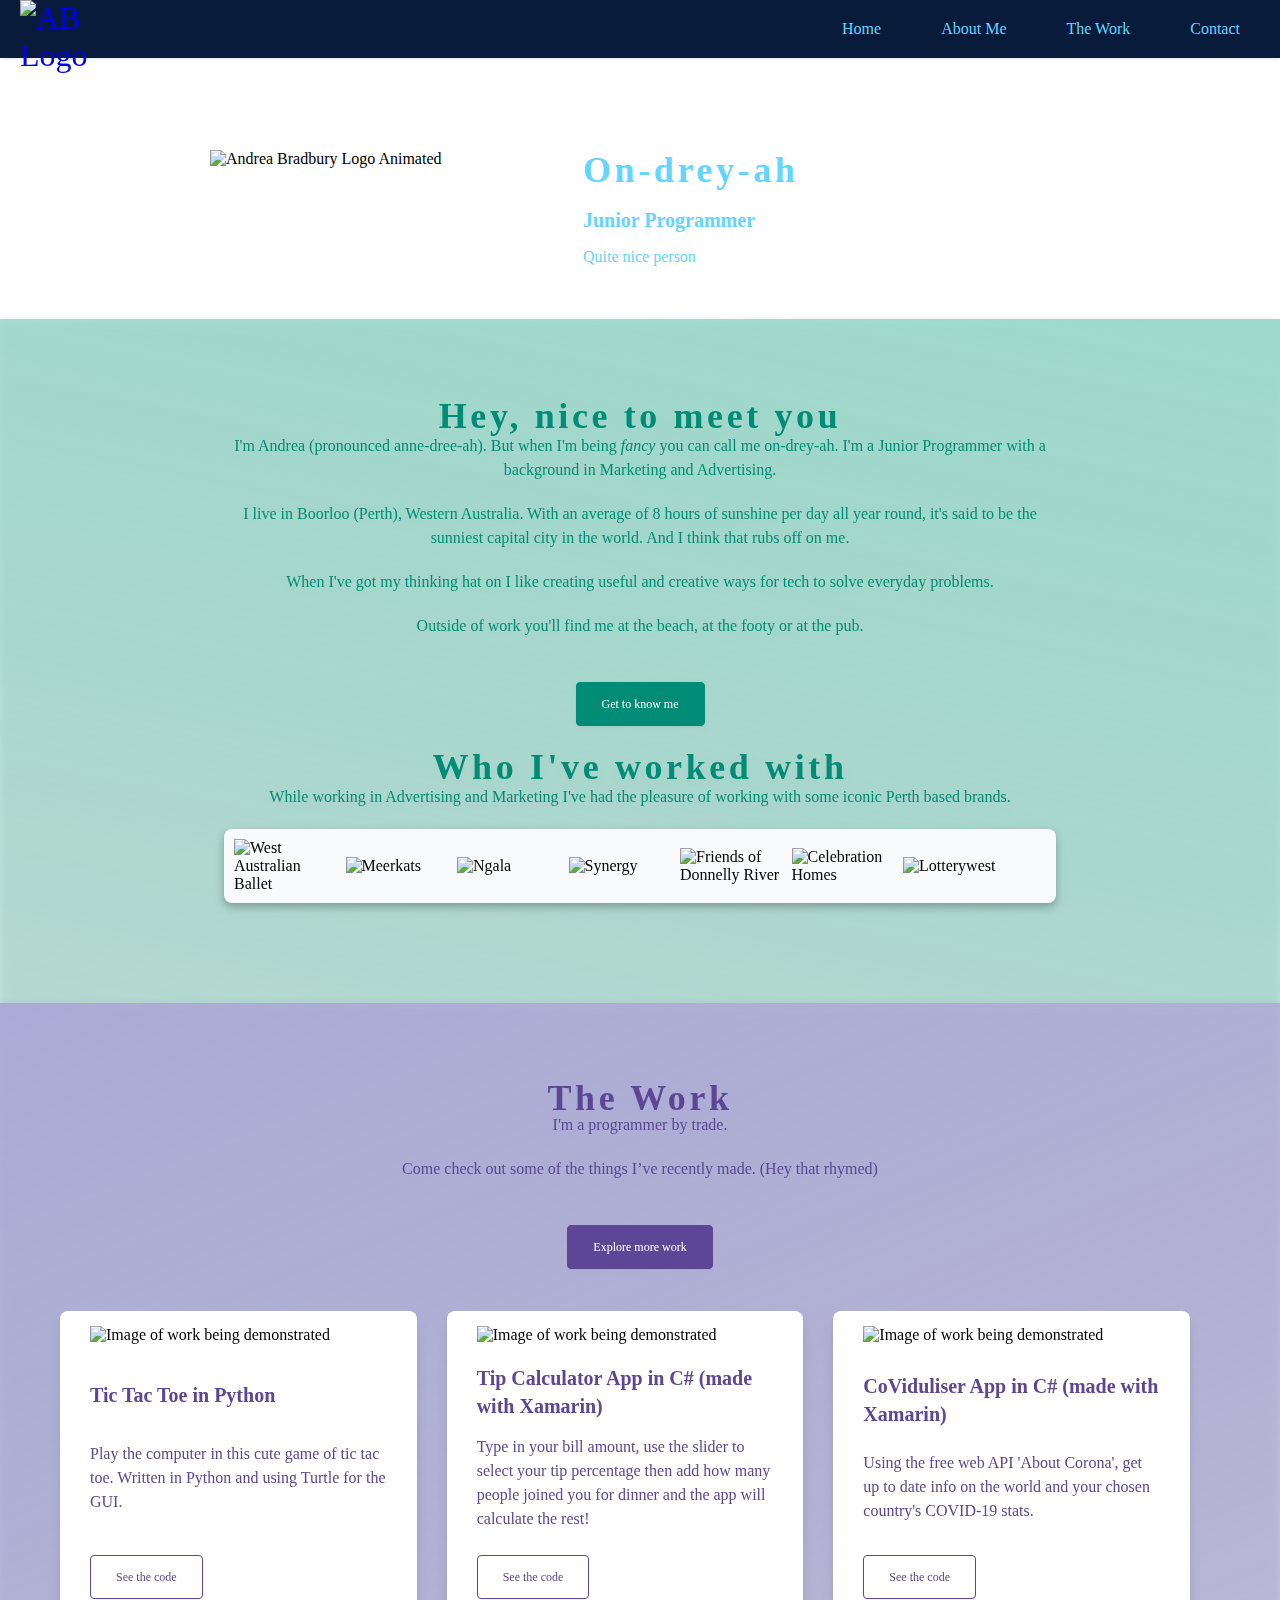
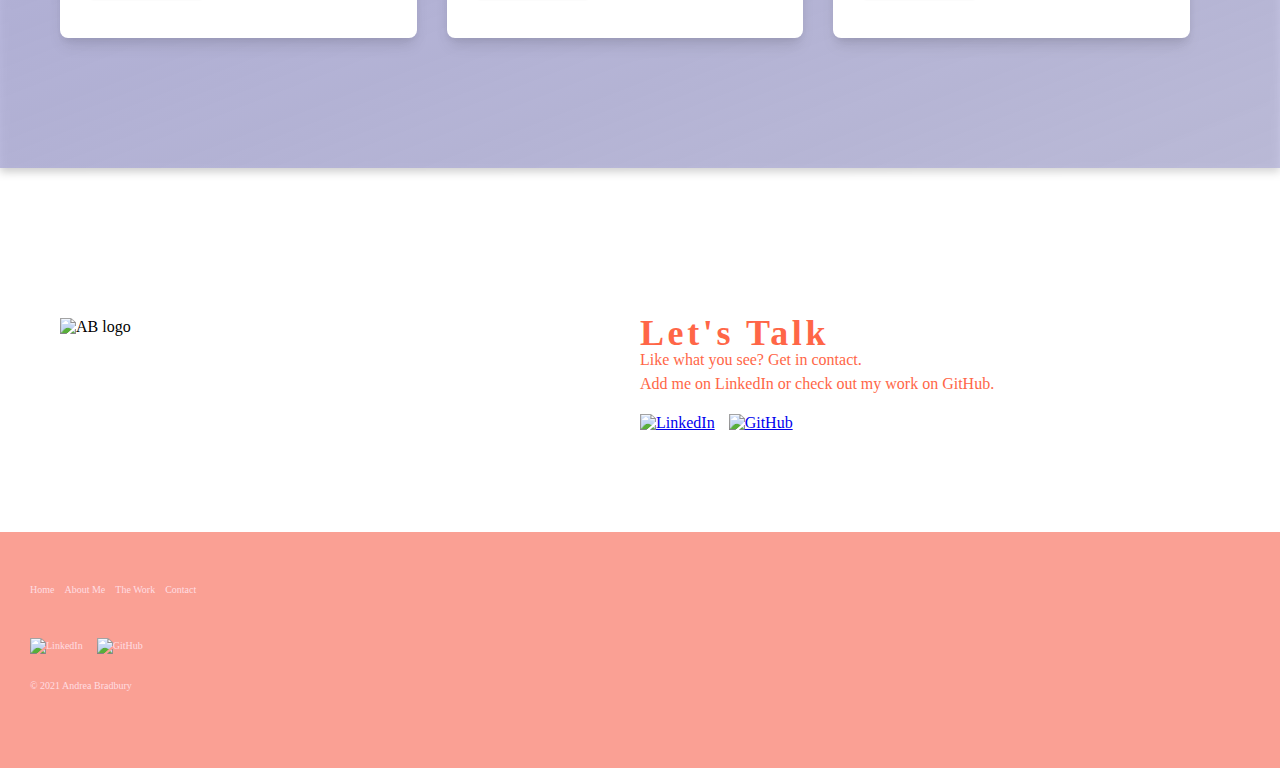
==== commit 4f04dab5: "Editing content for live site" ====
--- a/index.html
+++ b/index.html
@@ -4,6 +4,7 @@
 <head>
   <meta charset="utf-8">
   <title>Andrea Bradbury Junior Programming Wizard</title>
+  <meta name="description" content="Portfolio of work for Junior Developer, Andrea Bradbury.">
   <meta name="viewport" content="width=device-width, initial-scale=1">
 
   <link rel="stylesheet" href="css/normalize.css">
@@ -16,7 +17,7 @@
   <!-- Nav Bar -->
   <header class="header">
     <nav>
-      <a href="index.html" class="logo"><img src="/img/AB_Logo_512x512.jpg" alt="Andrea Bradbury Logo"> </a>
+      <a href="index.html" class="logo"><img src="img/ABTransparentLogo.png" alt="AB Logo" width="auto" height="auto"> </a>
 
       <!-- Hamburger menu -->
       <input class="menu-btn" type="checkbox" id="menu-btn" />
@@ -36,30 +37,38 @@
 
 
   <main>
-    <!-- Main Heading Image -->
+    <!-- Main Header Image -->
     <section class="header-content">
-      <h1>Holding Header Image</h1>
+      <div class="header-content-image">
+        <img src="img/AB_Logo_icon.png" alt="Andrea Bradbury Logo Animated" width="auto" height="auto">
+      </div>
+      <div class="header-content-text">
+        <h1>On-drey-ah</h1>
+        <h2>Junior Programmer</h2>
+        <p>Quite nice person</p>
+      </div>
+
     </section>
 
     <section class="about-me">
       <h1>Hey, nice to meet you</h1>
-      <p>I'm Andrea, a Junior Programmer with a background in Marketing and Advertising.</p>
-      <p>I live in Boorloo (Perth), Western Australia. With an average of 8 hours of sunshine per day all year round, it's said to be the sunniest capital city in the world.</p>
+      <p>I'm Andrea (pronounced anne-dree-ah). But when I'm being <i>fancy</i> you can call me on-drey-ah. I'm a Junior Programmer with a background in Marketing and Advertising.</p>
+      <p>I live in Boorloo (Perth), Western Australia. With an average of 8 hours of sunshine per day all year round, it's said to be the sunniest capital city in the world. And I think that rubs off on me.</p>
       <p>When I've got my thinking hat on I like creating useful and creative ways for tech to solve everyday problems.</p>
       <p>Outside of work you'll find me at the beach, at the footy or at the pub.</p>
-      <a href="about-me.html"><button>Get to know me</button></a>
+      <a href="about-me.html">Get to know me</a>
       <h1>Who I've worked with</h1>
       <p>While working in Advertising and Marketing I've had the pleasure of working with some iconic Perth based brands.</p>
 
       <!-- Logo Cloud -->
       <section class="logo-cloud">
-        <img src="img/WAB_logo_200x200.jpg" alt="West Australian Ballet">
-        <img src="img/MK_logo_200x200A.jpg" alt="Meerkats">
-        <img  src="img/Ngala_logo_200x200.jpg" alt="Ngala">
-        <img src="img/Synergy_logo_200x200.jpg" alt="Synergy">
-        <img  src="img/FODR_logo_200x200.jpg" alt="Friends of Donnelly River">
-        <img src="img/CH_logo_200x200.jpg" alt="Celebration Homes">
-        <img src="img/LW_logo_200x200.jpg" alt="Lotterywest">
+        <img src="img/WAB_logo_200x200.jpg" alt="West Australian Ballet" width="auto" height="auto">
+        <img src="img/MK_logo_200x200A.jpg" alt="Meerkats" width="auto" height="auto">
+        <img  src="img/Ngala_logo_200x200.jpg" alt="Ngala" width="auto" height="auto">
+        <img src="img/Synergy_logo_200x200.jpg" alt="Synergy" width="auto" height="auto">
+        <img  src="img/FODR_logo_200x200.jpg" alt="Friends of Donnelly River" width="auto" height="auto">
+        <img src="img/CH_logo_200x200.jpg" alt="Celebration Homes" width="auto" height="auto">
+        <img src="img/LW_logo_200x200.jpg" alt="Lotterywest" width="auto" height="auto">
       </section>
 
     </section>
@@ -69,45 +78,45 @@
       <h1>The Work</h1>
       <p>I'm a programmer by trade.</p>
       <p>Come check out some of the things I’ve recently made. (Hey that rhymed)</p>
-      <a href="the-work.html"><button>Explore more work</button></a>
+      <a href="the-work.html">Explore more work</a>
       <br>
 
       <div class="work-components">
         <article class="display-work-component" >
-          <img src="img/TicTacToe.png" alt="Image of work being demonstrated"> </img>
+          <img src="img/TicTacToe.png" alt="Image of work being demonstrated" width="auto" height="auto">
           <h2>Tic Tac Toe in Python</h2>
           <p>
             Play the computer in this cute game of tic tac toe. Written in Python and using Turtle for the GUI.
           </p>
-          <a href="https://github.com/andrea-bradbury/python_tic-tac-toe" target="_blank"><button>See the code</button></a>
+          <a href="https://github.com/andrea-bradbury/python_tic-tac-toe" target="_blank" rel="noreferrer">See the code</a>
         </article>
 
         <article class="display-work-component">
-          <img src="img/Tip%20Calculator.png" alt="Image of work being demonstrated"> </img>
+          <img src="img/Tip%20Calculator.png" alt="Image of work being demonstrated" width="auto" height="auto">
           <h2>Tip Calculator App in C# (made with Xamarin)</h2>
           <p>
             Type in your bill amount, use the slider to select your tip percentage then add how many people joined you for dinner and the app will calculate the rest!
           </p>
-          <a href="#" target="_blank"><button>See the code</button></a>
+          <a href="#" target="_blank" rel="noreferrer">See the code</a>
         </article>
 
         <article class="display-work-component">
-          <img src="img/ArticlePlaceholder.jpg" alt="Image of work being demonstrated"> </img>
+          <img src="img/Covidulizer.png" alt="Image of work being demonstrated" width="auto" height="auto">
           <h2>CoViduliser App in C# (made with Xamarin)</h2>
           <p>
             Using the free web API 'About Corona', get up to date info on the world and your chosen country's COVID-19 stats.
           </p>
-          <a href="https://github.com/andrea-bradbury/CoVidualizer" target="_blank"><button>See the code</button></a>
+          <a href="https://github.com/andrea-bradbury/CoVidualizer" target="_blank" rel="noreferrer">See the code</a>
         </article>
       </div>
 
     </section>
 
 
-
-
-
     <section class="lets-talk">
+      <div class="lets-talk-image">
+        <img src="img/AB_Logo_icon.png" alt="AB logo" width="auto" height="auto">
+      </div>
       <div class="lets-talk-text">
         <h1>Let's Talk</h1>
         <p>
@@ -116,48 +125,40 @@
           Add me on LinkedIn or check out my work on GitHub.
         </p>
         <br>
-        <a href="https://www.linkedin.com/in/andrea-bradbury-6311a493/" target="_blank"><img src="img/linkedin.png" alt="LinkedIn"></a>
-        <a href="https://github.com/andrea-bradbury" target="_blank"><img src="img/github.png" alt="GitHub"></a>
+        <a href="https://www.linkedin.com/in/andrea-bradbury-6311a493/" target="_blank" rel="noreferrer"><img src="img/linkedin.png" alt="LinkedIn" width="auto" height="auto"></a>
+        <a href="https://github.com/andrea-bradbury" target="_blank" rel="noreferrer"><img src="img/github.png" alt="GitHub" width="auto" height="auto"></a>
+
+
       </div>
-
-      <form>
-        <div class="lets-talk-form">
-          <input type="text" name="first-name" id="first-name" autocomplete="first name" placeholder="First Name" />
-          <input type="text" name="last-name" id="last-name" autocomplete="last name" placeholder="Last Name" />
-          <input type="email" name="email" id="email" autocomplete="email" placeholder="Email Address" />
-          <input type="text" name="msg" id="msg"  placeholder="Write your message here." />
-          <button type="submit">Send</button>
-        </div>
-      </form>
     </section>
 
   </main>
 
     <footer>
-      <li>
+      <div class="footer-links">
         <ul>
-          <a href="index.html">Home</a>
+          <li>
+            <a href="index.html">Home</a>
+          </li>
+          <li>
+            <a href="about-me.html">About Me</a>
+          </li>
+          <li>
+            <a href="the-work.html">The Work</a>
+          </li>
+          <li>
+            <a href="contact.html">Contact</a>
+          </li>
         </ul>
-        <ul>
-          <a href="about-me.html">About Me</a>
-        </ul>
-        <ul>
-          <a href="the-work.html">The Work</a>
-        </ul>
-        <ul>
-          <a href="contact.html">Contact</a>
-        </ul>
-      </li>
+      </div>
       <div class="footer-socials">
-        <a href="https://www.linkedin.com/in/andrea-bradbury-6311a493/" target="_blank"><img src="img/linkedin.png" alt="LinkedIn"></a>
-        <a href="https://github.com/andrea-bradbury" target="_blank"><img src="img/github.png" alt="GitHub"></a>
+        <a href="https://www.linkedin.com/in/andrea-bradbury-6311a493/" target="_blank" rel="noreferrer"><img src="img/linkedin.png" alt="LinkedIn" width="auto" height="auto"></a>
+        <a href="https://github.com/andrea-bradbury" target="_blank" rel="noreferrer"><img src="img/github.png" alt="GitHub" width="auto" height="auto"></a>
+        <p>© 2021 Andrea Bradbury</p>
       </div>
-      <p>© 2021 Andrea Bradbury</p>
     </footer>
 
 
-  <!-- JS -->
-  <script src="js/main.js"></script>
 
 </body>
 
--- a/css/main.css
+++ b/css/main.css
@@ -20,8 +20,6 @@
 }
 
 
-
-
 /* CSS styling General */
 
 *{
@@ -29,19 +27,13 @@
   padding:0;
   border: 0;
 }
-
-
-
 h1 {
   font-family: MontserratBold;
   font-size: 36px;
   line-height: 30px;
-  /* or 83% */
   letter-spacing: 0.1em;
 
-
-}
-
+}
 h2 {
   font-family: MontserratBold;
   font-weight: 600;
@@ -49,115 +41,86 @@
   line-height: 28px;
   padding: 20px 0px 15px 0px;
 }
-
 p {
   font-family: MontserratRegular;
   font-size: 16px;
   line-height: 24px;
-
-}
-
-a {
-  color: inherit;
-  text-decoration: none;
-}
-
-button {
-  font-family: MontserratMedium;
-  font-weight: 500;
-  font-size: 12px;
-  line-height: 16px;
-  flex: none;
-  margin: 24px 0px;
-  display: flex;
-  justify-content: center;
-  align-items: center;
-  padding: 13px 25px;
-  /* shadow/sm */
-  box-shadow: 0px 1px 2px rgba(0, 0, 0, 0.05);
-  border-radius: 4px;
-}
-
-
+}
 nav {
   font-family: MontserratMedium;
   background: #081B3B;
 }
-
 main {
 
 }
-
 section {
   padding: 80px 60px 100px 60px;
-}
-
+  display: flex;
+  flex-direction: column;
+}
 img {
   height: auto;
   width: auto;
 }
-
 form {
   font-family: MontserratRegular;
   font-size: 16px;
   line-height: 24px;
 
 }
-
-
+table {
+  font-family: MontserratRegular;
+  font-size: 16px;
+  line-height: 20px;
+}
 footer {
-  display: flex;
-  flex-direction: column;
-  align-items: center;
-  padding: 10px;
   font-family: MontserratRegular;
   background: #FAA094;
   padding-top: 30px;
   padding-right: 30px;
   padding-bottom: 50px;
   padding-left: 30px;
-}
-
-footer >li {
+  margin-right: auto;
+  margin-left: auto;
+
+
+}
+footer li {
   color: #FFDDE2;
-  font-weight: 500;
   font-size: 10px;
-  line-height: 16px;
+  list-style: none;
+  text-decoration: none;
+
+}
+footer ul {
   display: flex;
   flex-direction: row;
-  justify-content: center;
-  align-items: center;
-
-}
-
-footer > p {
+  text-decoration: none;
+
+}
+footer p a{
   color: #FFDDE2;
-  font-weight: 500;
+  line-height: 16px;
   font-size: 10px;
+  text-decoration: none;
+
+}
+footer a{
+  color: #FFDDE2;
+  font-size: 10px;
+  margin-right: 10px;
   line-height: 16px;
-  display: flex;
-  flex-direction: row;
-  justify-content: center;
-  align-items: center;
-}
-
-footer a{
-  line-height: 25px;
-  flex-direction: row;
-  justify-content: space-between;
-  align-items: center;
-  margin: 30px;
-  text-align: center;
-}
-
+  text-decoration: none;
+}
 footer div {
-  margin: 20px;
-}
-
-
-
+  margin-top: 20px;
+  margin-bottom: 20px;
+}
 
 /* Classes  */
+
+
+/* Styling for Nav */
 .header {
   background-color: #fff;
   box-shadow: 1px 1px 4px 0 rgba(0,0,0,.1);
@@ -165,7 +128,6 @@
   width: 100%;
   z-index: 3;
 }
-
 .header ul {
   margin: 0px;
   padding: 0px;
@@ -173,52 +135,48 @@
   overflow: hidden;
   background-color: #fff;
 }
-
 .header li a {
   display: block;
   padding: 20px 20px;
   text-decoration: none;
-
-}
-
+}
 .header li a:hover,
 .header .menu-btn:hover {
   background-color: #f4f4f4;
   border-left: 8px solid #65D5FE;
 }
-
 .header .logo {
-  display: block;
-  float: left;
+  position: absolute;
   font-size: 2em;
-  padding: 10px 20px;
-  text-decoration: none;
-}
-
+  text-decoration: none;
+}
+.logo img {
+  position: absolute;
+  height: 150px;
+  width: auto;
+}
 .header .menu {
+  padding-right: 10px;
   clear: both;
   max-height: 0;
   transition: max-height .2s ease-out;
 }
-
 .header .menu-icon {
   cursor: pointer;
   float: right;
-  padding: 28px 20px;
+  padding: 45px 20px;
   position: relative;
   user-select: none;
 }
-
 .header .menu-icon .nav-icon {
   background: #65D5FE;
   display: block;
-  height: 2px;
+  height: 3px;
   position: relative;
   transition: background .2s ease-out;
-  width: 18px;
-
-}
-
+  width: 30px;
+
+}
 .header .menu-icon .nav-icon:before,
 .header .menu-icon .nav-icon:after {
   background: #65D5FE;
@@ -229,80 +187,154 @@
   transition: all .2s ease-out;
   width: 100%;
 }
-
 .header .menu-icon .nav-icon:before {
-  top: 5px;
-}
-
+  top: 8px;
+}
 .header .menu-icon .nav-icon:after {
-  top: -5px;
-}
-
-
+  top: -8px;
+}
 .header .menu-btn {
   display: none;
 }
-
 .header .menu-btn:checked ~ .menu {
   max-height: 240px;
 }
-
 .header .menu-btn:checked ~ .menu-icon .nav-icon {
   background: transparent;
 }
-
 .header .menu-btn:checked ~ .menu-icon .nav-icon:before {
   transform: rotate(-45deg);
   top:0;
 }
-
 .header .menu-btn:checked ~ .menu-icon .nav-icon:after {
   transform: rotate(45deg);
   top:0;
 }
 
+/* Main heading image and animation */
+
 .header-content {
-  padding-top:100px ;
-}
-
-
+  padding-top:150px;
+  padding-bottom: 50px;
+
+}
+.header-content h1 {
+  color: #65D5FE;
+  line-height: 40px;
+
+}
+.header-content h2 {
+  color: #65D5FE;
+  line-height: 20px;
+}
+.header-content p {
+  color: #65D5FE;
+}
+.header-content img {
+  max-height: 300px;
+  width: auto;
+  animation: slide-in 20s;
+  animation-timing-function: ease-in-out;
+  animation-iteration-count: infinite;
+}
+@keyframes slide-in {
+  0% {
+    transform: scale(1);
+    animation-timing-function: ease-in;
+  }
+  20% {
+    opacity: 0.7;
+    transform: scale(1.1);
+    animation-timing-function: ease-in-out;
+
+  }
+  30% {
+    opacity: 1;
+    transform: rotateY(15deg);
+    animation-timing-function: ease-in-out;
+
+  }
+  40% {
+    opacity: 0.8;
+    transform: rotateX(15deg);
+    animation-timing-function: ease-in-out;
+  }
+  60% {
+    opacity: 1;
+    transform: scale(1);
+    animation-timing-function: ease-in-out;
+  }
+  70% {
+    opacity: 0.8;
+    transform: skewX(40deg);
+    transform: scale(0.9);
+    animation-timing-function: ease-in-out;
+  }
+  100% {
+    opacity: 1;
+    transform: scale(1);
+    animation-timing-function: ease-in;
+  }
+}
+
+/* Footer */
 
 .footer-socials img{
   width: 30px;
   height: auto;
-  flex-direction: row;
-
-}
-
+  margin-top:20px;
+  margin-bottom: 20px;
+  justify-content: space-between;
+}
+.footer-socials p {
+  color: #FFDDE2;
+  font-size: 10px;
+  justify-content: space-between;
+}
+.footer-links {
+  justify-content: space-between;
+}
+
+
+/* Index Page */
+
+/* The Work Section */
 .the-work {
+
   background: linear-gradient(158.68deg, #ABAAD6 0%, rgba(171, 170, 214, 0) 295.31%);
   filter: drop-shadow(0px 4px 4px rgba(0, 0, 0, 0.25));
 
 }
-
 .the-work > h1 {
   color: #5D4696 ;
 }
-
 .the-work > p {
   color: #5D4696 ;
   padding-bottom: 20px;
 }
-
-
-.the-work > a button {
+.the-work a{
+  max-width: 150px;
+  text-align: center;
   background-color: #5D4696 ;
   border: 1px solid #5D4696;
   color: #FFFFFF;
-}
-
-.the-work a button:hover{
+  font-family: MontserratMedium;
+  font-weight: 500;
+  font-size: 12px;
+  line-height: 16px;
+  margin: 24px 0px 24px 0px;
+  padding: 13px 25px 13px 25px;
+  box-shadow: 0px 1px 2px rgba(0, 0, 0, 0.05);
+  border-radius: 4px;
+  text-decoration: none;
+}
+.the-work a:hover{
   background: linear-gradient(158.68deg, #5D4696 0%, rgba(171, 170, 214, 0) 295.31%);
   filter: drop-shadow(0px 4px 4px rgba(0, 0, 0, 0.25));
   border: 1px solid  #5D4696;
 }
 
-
+/* Component on The Work Section and The Work Page  */
 .display-work-component {
   display: flex;
   flex-direction: column;
@@ -314,93 +346,133 @@
   box-shadow: 0px 10px 15px -3px rgba(0, 0, 0, 0.1), 0px 4px 6px -2px rgba(0, 0, 0, 0.05);
   border-radius: 8px;
 }
-
 .display-work-component > h2 {
   color: #5D4696;
 }
-
 .display-work-component > p {
   color: #5D4696;
 }
-
-.display-work-component > a button {
+.display-work-component a {
   background-color: #FFFFFF ;
   border: 1px solid #5D4696;
   color: #5D4696;
-}
-
-.display-work-component a button:hover{
+  font-family: MontserratMedium;
+  font-weight: 500;
+  font-size: 12px;
+  line-height: 16px;
+  margin: 24px 0px 24px 0px;
+  padding: 13px 25px 13px 25px;
+  box-shadow: 0px 1px 2px rgba(0, 0, 0, 0.05);
+  border-radius: 4px;
+  text-decoration: none;
+}
+.display-work-component a:hover{
   background: linear-gradient(158.68deg, #ABAAD6 0%, rgba(171, 170, 214, 0) 295.31%);
   filter: drop-shadow(0px 4px 4px rgba(0, 0, 0, 0.25));
   border: 1px solid #ABAAD6;
   color: #FFFFFF;
 }
-
 .display-work-component > img {
   max-width: 100%;
-}
-
-
+  height: auto;
+}
+
+/* The Work Page  */
+.the-work-page h1{
+  color: #5D4696 ;
+}
+.the-work-page p {
+  color: #5D4696 ;
+  padding-bottom: 20px;
+}
+.the-work-page a{
+  max-width: 150px;
+  text-align: center;
+  background-color: #5D4696;
+  border: 1px solid #5D4696;
+  color: #FFFFFF;
+  font-family: MontserratMedium;
+  font-weight: 500;
+  font-size: 12px;
+  line-height: 16px;
+  margin: 24px 0px 24px 0px;
+  padding: 13px 25px 13px 25px;
+  box-shadow: 0px 1px 2px rgba(0, 0, 0, 0.05);
+  border-radius: 4px;
+  text-decoration: none;
+}
+.the-work-page a:hover{
+  background: linear-gradient(158.68deg, #5D4696 0%, rgba(171, 170, 214, 0) 295.31%);
+  filter: drop-shadow(0px 4px 4px rgba(0, 0, 0, 0.25));
+  border: 1px solid  #5D4696;
+}
+.the-work-page {
+  padding-top: 150px;
+  background: linear-gradient(158.68deg, #ABAAD6 0%, rgba(171, 170, 214, 0) 295.31%);
+  filter: drop-shadow(0px 4px 4px rgba(0, 0, 0, 0.25));
+}
+
+/* About Me Section  */
 .about-me {
-  display: flex;
-  flex-direction: column;
-  align-items: flex-start;
   background: linear-gradient(191.45deg, #9ED9CC 3.14%, rgba(158, 217, 204, 0) 255.97%);
   filter: drop-shadow(0px 4px 4px rgba(0, 0, 0, 0.25));
 
 }
-
 .about-me > h1{
   color: #008C76;
   line-height: 35px;
 }
-
 .about-me > p {
   color: #008C76;
   padding-bottom: 20px;
 
-
-}
-
-.about-me > a button {
+}
+.about-me a{
+  max-width: 150px;
+  text-align: center;
   background-color: #008C76 ;
   border: 1px solid #008C76;
   color: #FFFFFF;
-}
-
-.about-me a :hover{
+  font-family: MontserratMedium;
+  font-weight: 500;
+  font-size: 12px;
+  line-height: 16px;
+  margin: 24px 0px 24px 0px;
+  padding: 13px 25px 13px 25px;
+  box-shadow: 0px 1px 2px rgba(0, 0, 0, 0.05);
+  border-radius: 4px;
+  text-decoration: none;
+}
+.about-me a:hover{
   background: linear-gradient(158.68deg, #008C76 0%, rgba(171, 170, 214, 0) 295.31%);
   filter: drop-shadow(0px 4px 4px rgba(0, 0, 0, 0.25));
   border: 1px solid  #008C76;
 }
 
-
+/* About Me Page  */
 .about-me-page {
-  display: flex;
-  flex-direction: column;
-  align-items: flex-start;
+  padding-top: 150px;
   background: linear-gradient(191.45deg, #9ED9CC 3.14%, rgba(158, 217, 204, 0) 255.97%);
   filter: drop-shadow(0px 4px 4px rgba(0, 0, 0, 0.25));
 
 }
-
 .about-me-text > h1{
   color: #008C76;
   line-height: 35px;
 }
-
 .about-me-text > p {
   color: #008C76;
   padding-bottom: 20px;
 }
-
-.about-me-image > img {
-  height: auto;
-  width: auto;
-}
-
-
-
+.about-me-image img {
+  margin-top: 30px;
+  margin-bottom: 30px;
+  height: 300px;
+  width: 300px;
+  border-radius: 4px;
+}
+
+/* Who Ive Worked With Section  */
 .logo-cloud {
   padding: 10px;
   background-color: #F9FAFB ;
@@ -411,33 +483,36 @@
   margin-left: auto;
   margin-right: auto;
   height: auto;
-  width: auto
-}
-
+  width: auto;
+  align-items: center;
+
+}
 .logo-cloud > img {
   justify-content: space-between;
   width: calc(100%/8);
-}
-
-
+  height: auto;
+  align-items: center;
+}
+
+/* Contact Section and Page  */
 .lets-talk {
-
-}
-
-.lets-talk-text {
-
-}
-
-
+  padding-top: 150px;
+}
+.lets-talk-image img {
+  max-height: 300px;
+  width: auto;
+  display: flex;
+  animation: slide-in 20s;
+  justify-content: space-between;
+  animation-timing-function: ease-in-out;
+  animation-iteration-count: infinite;
+}
 .lets-talk-text >h1 {
   color:#FF6647;
 }
-
 .lets-talk-text >p {
   color: #FF6647;
 }
-
-
 .lets-talk-text img{
   width: 40px;
   height: auto;
@@ -445,12 +520,12 @@
 
 }
 
+/* Contact Form  */
 .lets-talk-form  {
   font-family: MontserratMedium;
   color: #FF6647;
 
 }
-
 .lets-talk-form > input {
   display: flex;
   flex-direction: row;
@@ -464,7 +539,6 @@
   box-shadow: 0px 1px 2px rgba(0, 0, 0, 0.05);
 
 }
-
 #msg {
   width: 300px;
   height: 150px;
@@ -489,20 +563,47 @@
   align-items: center;
   padding: 13px 25px;
 }
-
-.lets-talk-form a button :hover{
+.lets-talk-form button :hover{
   background: linear-gradient(158.68deg, #FF6647 0%, rgba(171, 170, 214, 0) 295.31%);
   filter: drop-shadow(0px 4px 4px rgba(0, 0, 0, 0.25));
   border: 1px solid  #FF6647;
 }
 
-
-
+/* Education Section  */
+.school {
+  background: linear-gradient(191.45deg, #9ED9CC 3.14%, rgba(158, 217, 204, 0) 255.97%);
+  filter: drop-shadow(0px 4px 4px rgba(0, 0, 0, 0.25));
+}
+.school > h1{
+  color: #008C76;
+  line-height: 35px;
+}
+.school > p {
+  color: #008C76;
+  padding-bottom: 20px;
+}
+.school table{
+  color: #008C76;
+  background-color: #F9FAFB ;
+  text-align: left;
+  border-spacing: 25px;
+  padding: 15px 30px 15px 30px;
+  margin: 0px 0px 0px 0px;
+  /* /shadow/lg */
+  box-shadow: 0px 10px 15px -3px rgba(0, 0, 0, 0.1), 0px 4px 6px -2px rgba(0, 0, 0, 0.05);
+  border-radius: 8px;
+  display: flex;
+}
+.school h2 table  {
+  color: #008C76;
+  line-height: 35px;
+}
+
+/* Journey Section  */
 .journey {
   background: linear-gradient(191.45deg, #f5daef 3.14%, rgba(158, 217, 204, 0) 255.97%);
   filter: drop-shadow(0px 4px 4px rgba(0, 0, 0, 0.25));
 }
-
 .journey > h1 {
   color: #E033B3 ;
   margin-bottom: 30px;
@@ -510,20 +611,15 @@
 .journey > h2 {
   color: #E033B3 ;
 }
-
-.journey > p {
+.journey p a{
   color: #E033B3;
   animation: fadeIn ease 10s;
-
-}
-
+  text-decoration: none;
+}
 .right-about-box{
   border-left: 3px solid #E033B3 ;
   color: #E033B3 ;
-  display: flex;
   text-align: left;
-  flex-direction: column;
-  align-items: flex-start;
   background: #FFFFFF;
   padding: 15px 30px 15px 30px;
   margin: 0px 0px 30px 0px;
@@ -533,7 +629,6 @@
 
 
 }
-
 .left-about-box  {
   border-right: 3px solid #E033B3 ;
   color: #E033B3 ;
@@ -549,7 +644,6 @@
   border-radius: 8px;
 
 }
-
 .fade-in {
   animation: fadeIn ease 8s;
   -webkit-animation: fadeIn ease 8s;
@@ -565,7 +659,6 @@
     opacity:1;
   }
 }
-
 @-moz-keyframes fadeIn {
   0% {
     opacity:0;
@@ -574,7 +667,6 @@
     opacity:1;
   }
 }
-
 @-webkit-keyframes fadeIn {
   0% {
     opacity:0;
@@ -583,7 +675,6 @@
     opacity:1;
   }
 }
-
 @-o-keyframes fadeIn {
   0% {
     opacity:0;
@@ -592,7 +683,6 @@
     opacity:1;
   }
 }
-
 @-ms-keyframes fadeIn {
   0% {
     opacity: 0;
@@ -602,10 +692,10 @@
   }
 }
 
+/* Achievements Section */
 .achievements {
 
 }
-
 .awards {
   display: flex;
   flex-direction: column;
@@ -618,20 +708,18 @@
   border-radius: 8px;
 
 }
-
 .achievements > h1{
   color: #FF6647;
 }
-
-.achievements > p{
+.achievements p{
   color: #FF6647;
   padding-bottom: 20px;
-}
-
-.awards> p{
+  text-decoration: none;
+}
+.awards p a{
   color: #FF6647;
-}
-
+  text-decoration: none;
+}
 .awards > img{
   max-width: 100px;
   height: auto;
@@ -640,89 +728,103 @@
 }
 
 
-
-
-
-
 /* Responsive designs for screens over 768px */
 
 @media only screen and (min-width:768px){
-
-
+  /* Nav for Desktop  */
+  .logo img{
+    padding-left: 20px;
+    position: absolute;
+    height: 100px;
+    width: auto;
+  }
   .header {
     background: #081B3B;
   }
-
   .header li {
     float: left;
   }
-
   .header li a {
     padding: 20px 30px;
     color: #65D5FE;
   }
-
   .header li a:hover,
   .header .menu-btn:hover {
     background-color:#081B3B ;
     border-left: none;
     border-bottom: 4px solid #65D5FE;
-  }
-
+
+  }
   .header .menu {
     background: #081B3B;
     clear: none;
     float: right;
     max-height: none;
   }
-
   .header .menu-icon {
     display: none;
   }
-
-
-  .the-work {
-
-  }
-
-  .the-work > h1 {
-    text-align: center;
-  }
-
-  .the-work > p {
-    text-align: center;
-  }
-
-  .the-work > a {
+  .header-content {
     display: flex;
-    justify-content: center;
-    margin-left: auto;
-    margin-right: auto;
-  }
-
+    flex-direction: row;
+    max-width: 70%;
+
+  }
+  .header-content-text {
+    justify-content: space-between;
+    width: calc(100%/2);
+  }
+  .header-content-image {
+    justify-content: space-between;
+    width: calc(100%/2);
+    padding-left: 150px;
+  }
+  .header-content-image img {
+    justify-content: space-between;
+    height: auto;
+    width: auto;
+
+  }
+
+  /* Mostly making left align into center */
+  .the-work > h1{
+    text-align: center;
+  }
+  .the-work >p{
+    text-align: center;
+  }
+  .the-work> a{
+    margin-left: auto;
+    margin-right: auto;
+  }
+
+  .the-work-page > h1 {
+    text-align: center;
+  }
+  .the-work-page > p {
+    text-align: center;
+  }
+  .the-work-page> a{
+    margin-left: auto;
+    margin-right: auto;
+  }
 
   .work-components {
     display:flex;
     flex-direction: row;
   }
-
-
   .display-work-component {
     margin-right: 30px ;
     width: calc(100%/3);
     justify-content: space-between;
-
-  }
-
+  }
 
   .about-me {
-    display: block;
     margin-left: auto;
     margin-right: auto;
     height: auto;
     width: auto;
   }
-
   .about-me > h1 {
     text-align: center;
     display: block;
@@ -731,7 +833,6 @@
     height: auto;
     width: auto;
   }
-
   .about-me > p {
     text-align: center;
     display: block;
@@ -740,56 +841,64 @@
     margin-right: auto;
 
   }
-
-  .about-me > a button{
+  .about-me a{
+    margin-left: auto;
+    margin-right: auto;
+  }
+
+  .about-me-page button{
     display: flex;
     justify-content: center;
     margin-left: auto;
     margin-right: auto;
   }
-
   .about-me-page {
     display:flex;
     flex-direction: row;
 
   }
-
-
   .about-me-image {
-    margin-right: 30px ;
     width: calc(100%/2);
-    justify-content: space-between;
-  }
-
+    margin-left: 50px;
+    margin-right: 20px;
+    justify-content: space-between;
+
+  }
+  .about-me-image img {
+    height: 350px;
+    width: 350px;
+    align-items: center;
+  }
   .about-me-text {
     margin-right: 30px ;
     width: calc(100%/2);
     justify-content: space-between;
   }
 
-  .about-me-page > img {
-    display: flex;
-    justify-content: left;
-  }
-
+  .school table p{
+    text-align: left;
+  }
+  .school h1{
+    text-align: center;
+  }
+  .school p{
+    text-align: center;
+  }
 
   .journey {
-    text-align: center;
-  }
-
+    display: block;
+    text-align: center;
+  }
   .right-about-box {
-
-    display: block;
+    justify-content: space-between;
     margin-left: auto;
     margin-right: auto;
     height: auto;
     width: auto;
     max-width: 70%;
   }
-
   .left-about-box{
-
-    display: block;
+    justify-content: space-between;
     margin-left: auto;
     margin-right: auto;
     height: auto;
@@ -797,8 +906,6 @@
     max-width: 70%;
   }
 
-
-
   .logo-cloud {
     display: flex;
     flex-direction: row;
@@ -807,72 +914,66 @@
     max-width: 70%;
 
   }
-
   .logo-cloud > img {
     margin-right: 10px ;
     width: calc(100%/8);
+    height: auto;
     justify-content: space-between;
   }
 
   .achievements {
 
   }
-
   .achievements-elements {
     columns: 3;
     max-height: 300px;
   }
-
   .achievements h1{
     text-align: center;
   }
-
   .achievements p{
     text-align: center;
   }
-
   .awards {
     text-align: center;
     display: inline-block;
     flex-direction: column;
     justify-content: left ;
   }
-
   .awards img{
     display: block;
     margin-left: auto;
     margin-right: auto;
+    height: auto;
+    width: auto;
   }
 
   .lets-talk {
     display: flex;
     flex-direction: row;
   }
-
+  .lets-talk-image{
+    justify-content: space-between;
+    width: calc(100%/2);
+  }
+  .lets-talk-image img {
+    max-height: 350px;
+    width: auto;
+    justify-content: space-between;
+  }
   .lets-talk-text {
     justify-content: space-between;
     width: calc(100%/2);
   }
-
-
 
   .lets-talk-form {
     justify-content: space-between;
     width: calc(100%/2);
     align-items: flex-start;
     position: relative;
-    border-left: 2px solid  #FF6647;
-    padding-left: 60px;
-    margin-right: 30px;
-
-  }
-
-
-
-
-
-
-
-}
-
-
+
+  }
+
+}
+
+
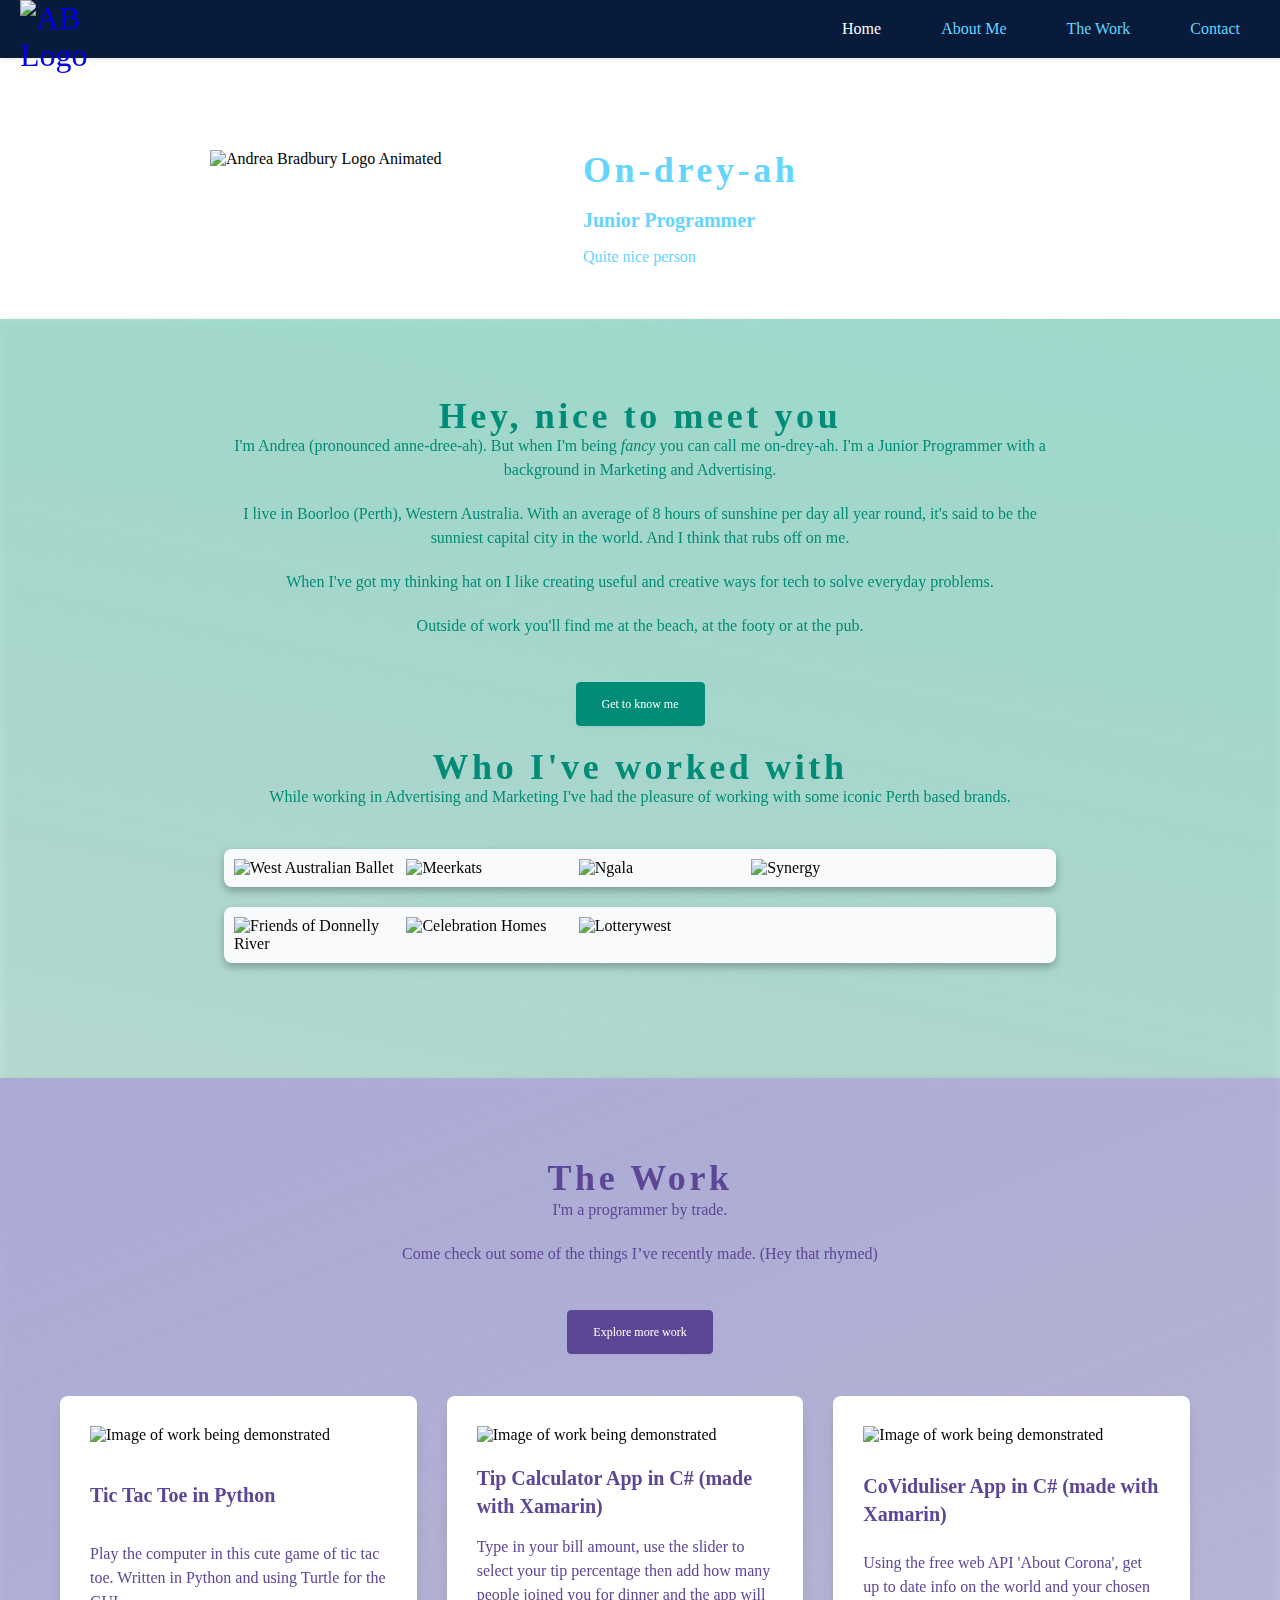
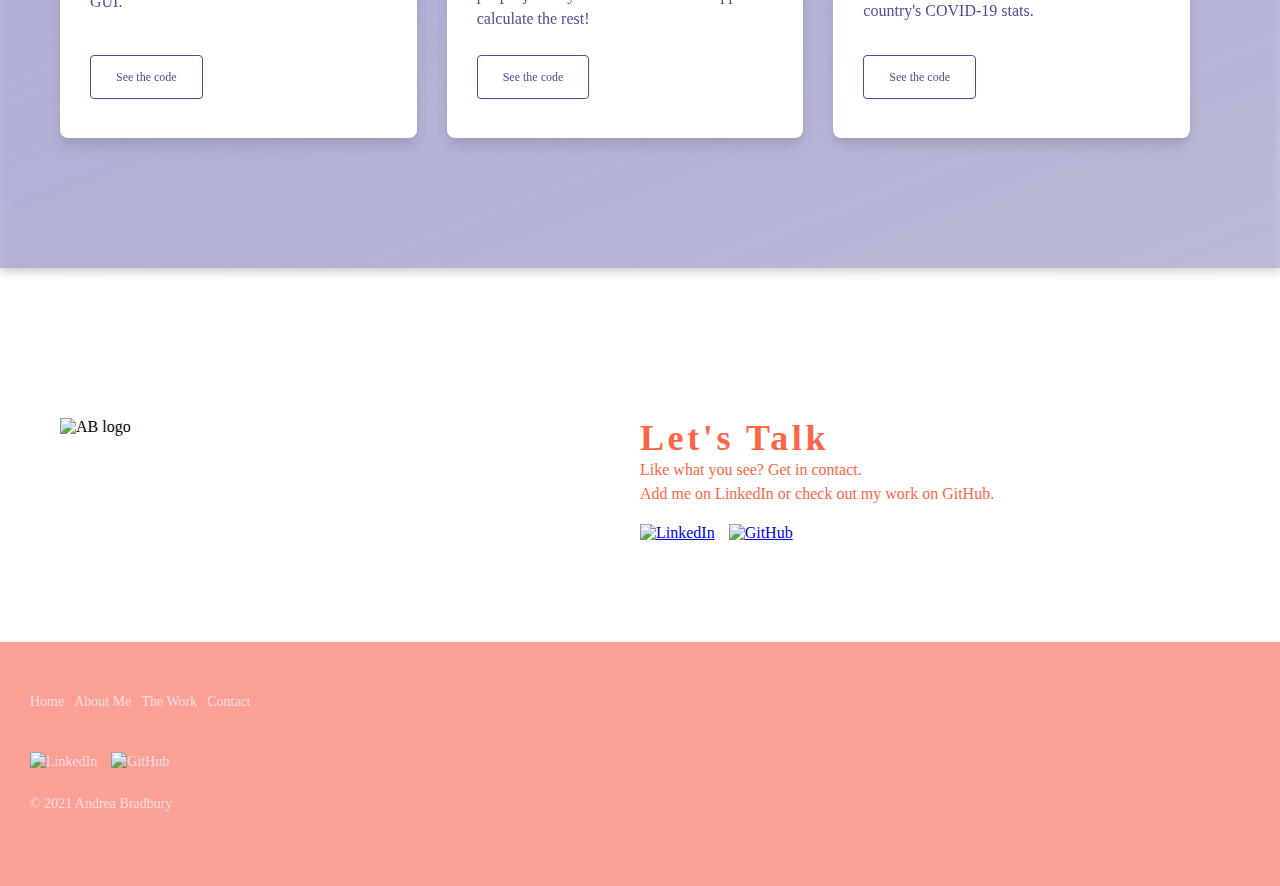
==== commit be98755d: "Edits as per feedback" ====
--- a/index.html
+++ b/index.html
@@ -25,7 +25,7 @@
 
       <!--Menu items-->
       <ul class="menu">
-        <li><a href="index.html" class="nav-link"> Home </a></li>
+        <li><a href="index.html" class="nav-link" id="current-page"> Home </a></li>
         <li><a href="about-me.html" class="nav-link"> About Me </a></li>
         <li><a href="the-work.html" class="nav-link"> The Work </a></li>
         <li><a href="contact.html" class="nav-link"> Contact </a></li>
@@ -62,13 +62,19 @@
 
       <!-- Logo Cloud -->
       <section class="logo-cloud">
-        <img src="img/WAB_logo_200x200.jpg" alt="West Australian Ballet" width="auto" height="auto">
-        <img src="img/MK_logo_200x200A.jpg" alt="Meerkats" width="auto" height="auto">
-        <img  src="img/Ngala_logo_200x200.jpg" alt="Ngala" width="auto" height="auto">
-        <img src="img/Synergy_logo_200x200.jpg" alt="Synergy" width="auto" height="auto">
-        <img  src="img/FODR_logo_200x200.jpg" alt="Friends of Donnelly River" width="auto" height="auto">
-        <img src="img/CH_logo_200x200.jpg" alt="Celebration Homes" width="auto" height="auto">
-        <img src="img/LW_logo_200x200.jpg" alt="Lotterywest" width="auto" height="auto">
+        <div>
+          <div class="logo-cloud-div">
+            <img src="img/WAB_logo_200x200.jpg" alt="West Australian Ballet" width="auto" height="auto">
+            <img src="img/MK_logo_200x200A.jpg" alt="Meerkats" width="auto" height="auto">
+            <img  src="img/Ngala_logo_200x200.jpg" alt="Ngala" width="auto" height="auto">
+            <img src="img/Synergy_logo_200x200.jpg" alt="Synergy" width="auto" height="auto">
+          </div>
+          <div class="logo-cloud-div">
+            <img  src="img/FODR_logo_200x200.jpg" alt="Friends of Donnelly River" width="auto" height="auto">
+            <img src="img/CH_logo_200x200.jpg" alt="Celebration Homes" width="auto" height="auto">
+            <img src="img/LW_logo_200x200.jpg" alt="Lotterywest" width="auto" height="auto">
+          </div>
+        </div>
       </section>
 
     </section>
--- a/css/main.css
+++ b/css/main.css
@@ -30,7 +30,7 @@
 h1 {
   font-family: MontserratBold;
   font-size: 36px;
-  line-height: 30px;
+  line-height: 40px;
   letter-spacing: 0.1em;
 
 }
@@ -87,7 +87,7 @@
 }
 footer li {
   color: #FFDDE2;
-  font-size: 10px;
+  font-size: 14px;
   list-style: none;
   text-decoration: none;
 
@@ -101,15 +101,15 @@
 footer p a{
   color: #FFDDE2;
   line-height: 16px;
-  font-size: 10px;
+  font-size: 14px;
   text-decoration: none;
 
 }
 footer a{
   color: #FFDDE2;
-  font-size: 10px;
+  font-size: 14px;
   margin-right: 10px;
-  line-height: 16px;
+  line-height: 20px;
   text-decoration: none;
 }
 footer div {
@@ -134,11 +134,13 @@
   list-style: none;
   overflow: hidden;
   background-color: #fff;
+
 }
 .header li a {
   display: block;
   padding: 20px 20px;
   text-decoration: none;
+  color: #081B3B;
 }
 .header li a:hover,
 .header .menu-btn:hover {
@@ -288,7 +290,7 @@
 }
 .footer-socials p {
   color: #FFDDE2;
-  font-size: 10px;
+  font-size: 14px;
   justify-content: space-between;
 }
 .footer-links {
@@ -340,7 +342,7 @@
   flex-direction: column;
   align-items: flex-start;
   background: #FFFFFF;
-  padding: 15px 30px 15px 30px;
+  padding: 30px 30px 15px 30px;
   margin: 0px 0px 30px 0px;
   /* /shadow/lg */
   box-shadow: 0px 10px 15px -3px rgba(0, 0, 0, 0.1), 0px 4px 6px -2px rgba(0, 0, 0, 0.05);
@@ -462,7 +464,7 @@
 }
 .about-me-text > p {
   color: #008C76;
-  padding-bottom: 20px;
+  padding-bottom: 30px;
 }
 .about-me-image img {
   margin-top: 30px;
@@ -474,24 +476,25 @@
 
 /* Who Ive Worked With Section  */
 .logo-cloud {
+  padding: 0px 0px 0px 0px;
+}
+
+.logo-cloud-div {
   padding: 10px;
+  margin-top: 20px;
+  margin-bottom: 10px;
   background-color: #F9FAFB ;
   filter: drop-shadow(0px 4px 4px rgba(0, 0, 0, 0.25));
   border-radius: 8px;
   display: flex;
   flex-direction: row;
-  margin-left: auto;
-  margin-right: auto;
+
+}
+.logo-cloud img {
+  display: flex;
+  flex-direction: row;
+  max-width: calc(100%/4);
   height: auto;
-  width: auto;
-  align-items: center;
-
-}
-.logo-cloud > img {
-  justify-content: space-between;
-  width: calc(100%/8);
-  height: auto;
-  align-items: center;
 }
 
 /* Contact Section and Page  */
@@ -713,7 +716,7 @@
 }
 .achievements p{
   color: #FF6647;
-  padding-bottom: 20px;
+  padding-bottom: 40px;
   text-decoration: none;
 }
 .awards p a{
@@ -748,6 +751,10 @@
     padding: 20px 30px;
     color: #65D5FE;
   }
+  #current-page {
+    color: #FFFFFF;
+  }
+
   .header li a:hover,
   .header .menu-btn:hover {
     background-color:#081B3B ;
@@ -906,25 +913,33 @@
     max-width: 70%;
   }
 
-  .logo-cloud {
+  .logo-cloud-div {
+    padding:10px;
+    margin-bottom: 15px;
+    flex-direction: row;
+    margin-left: auto;
+    margin-right: auto;
+    max-width: 70%;
+
+  }
+  .logo-cloud  img {
+    margin-right: 10px ;
+    width: calc(100%/5);
+    height: auto;
+    align-items: center;
+    justify-content: center;
+
+  }
+
+  .achievements {
     display: flex;
-    flex-direction: row;
+    flex-direction: column;
     margin-left: auto;
     margin-right: auto;
     max-width: 70%;
-
-  }
-  .logo-cloud > img {
-    margin-right: 10px ;
-    width: calc(100%/8);
-    height: auto;
-    justify-content: space-between;
-  }
-
-  .achievements {
-
   }
   .achievements-elements {
+    padding-top: 30px;
     columns: 3;
     max-height: 300px;
   }
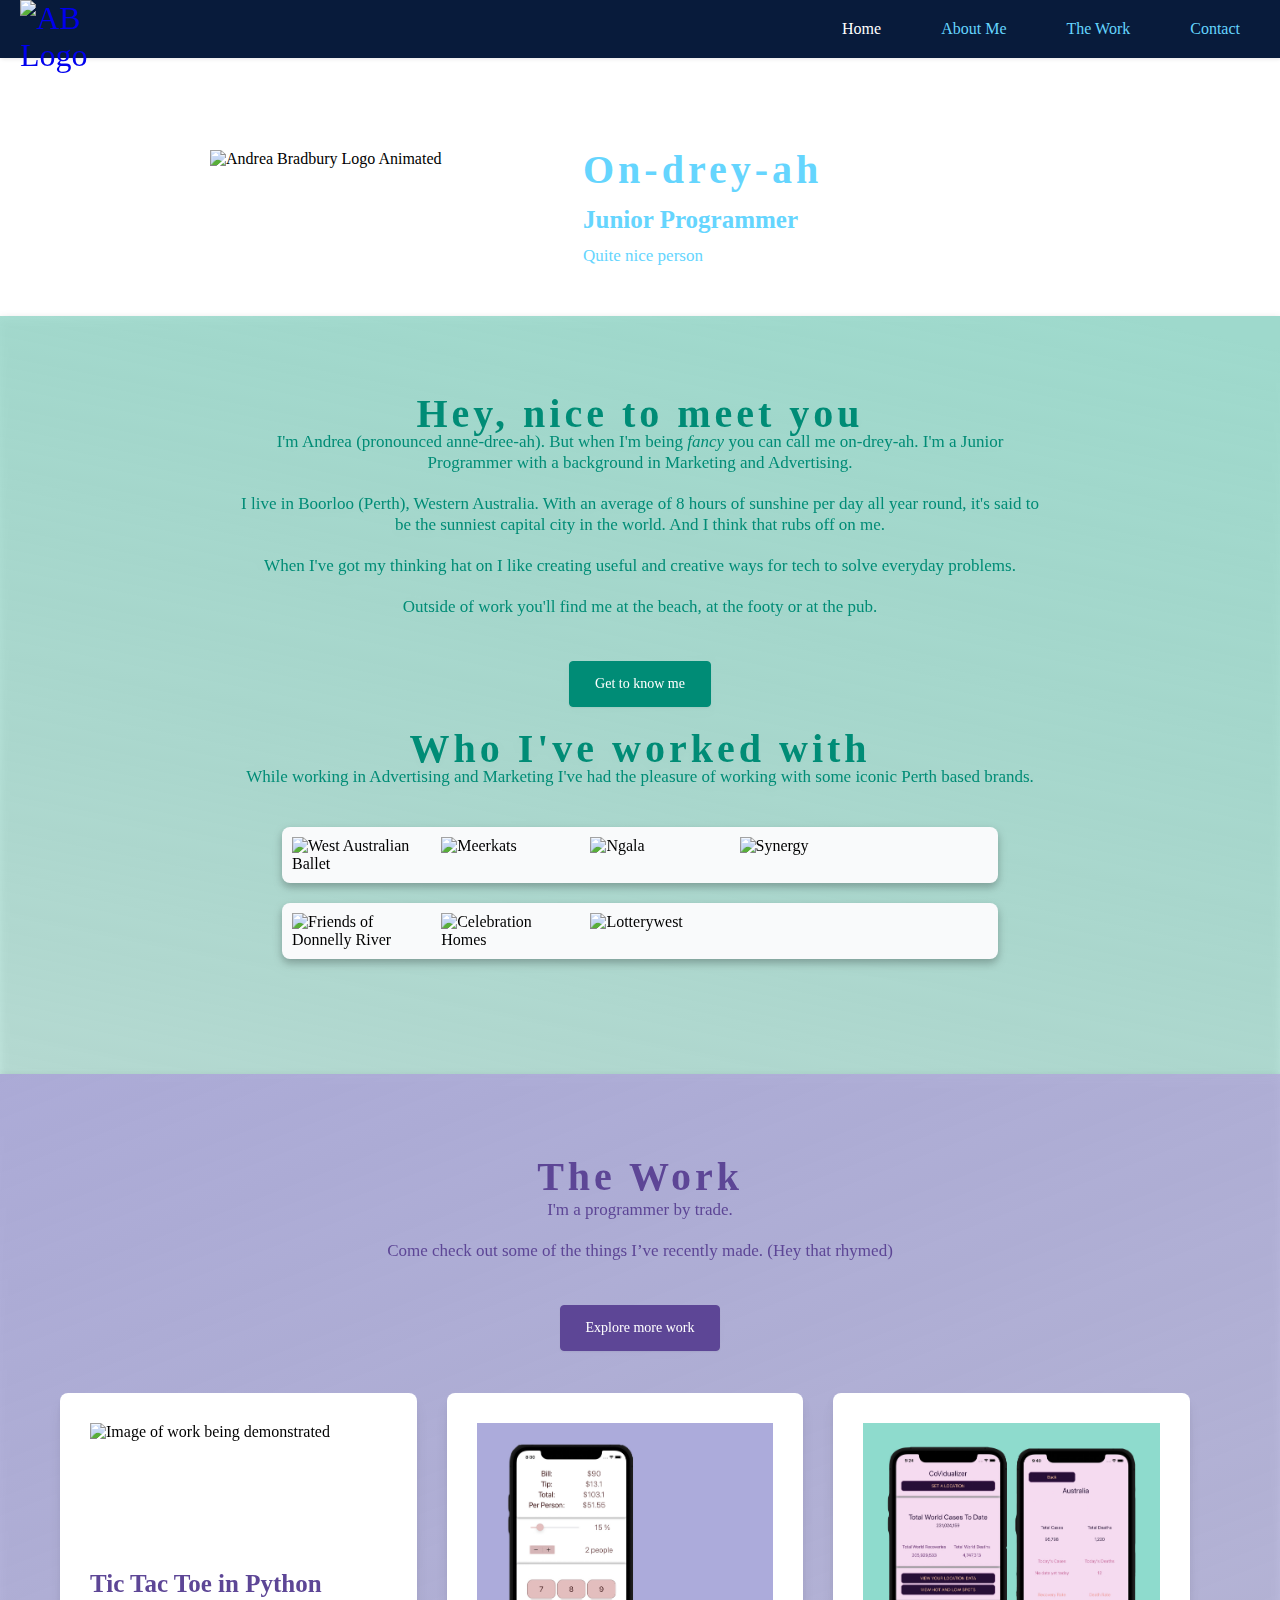
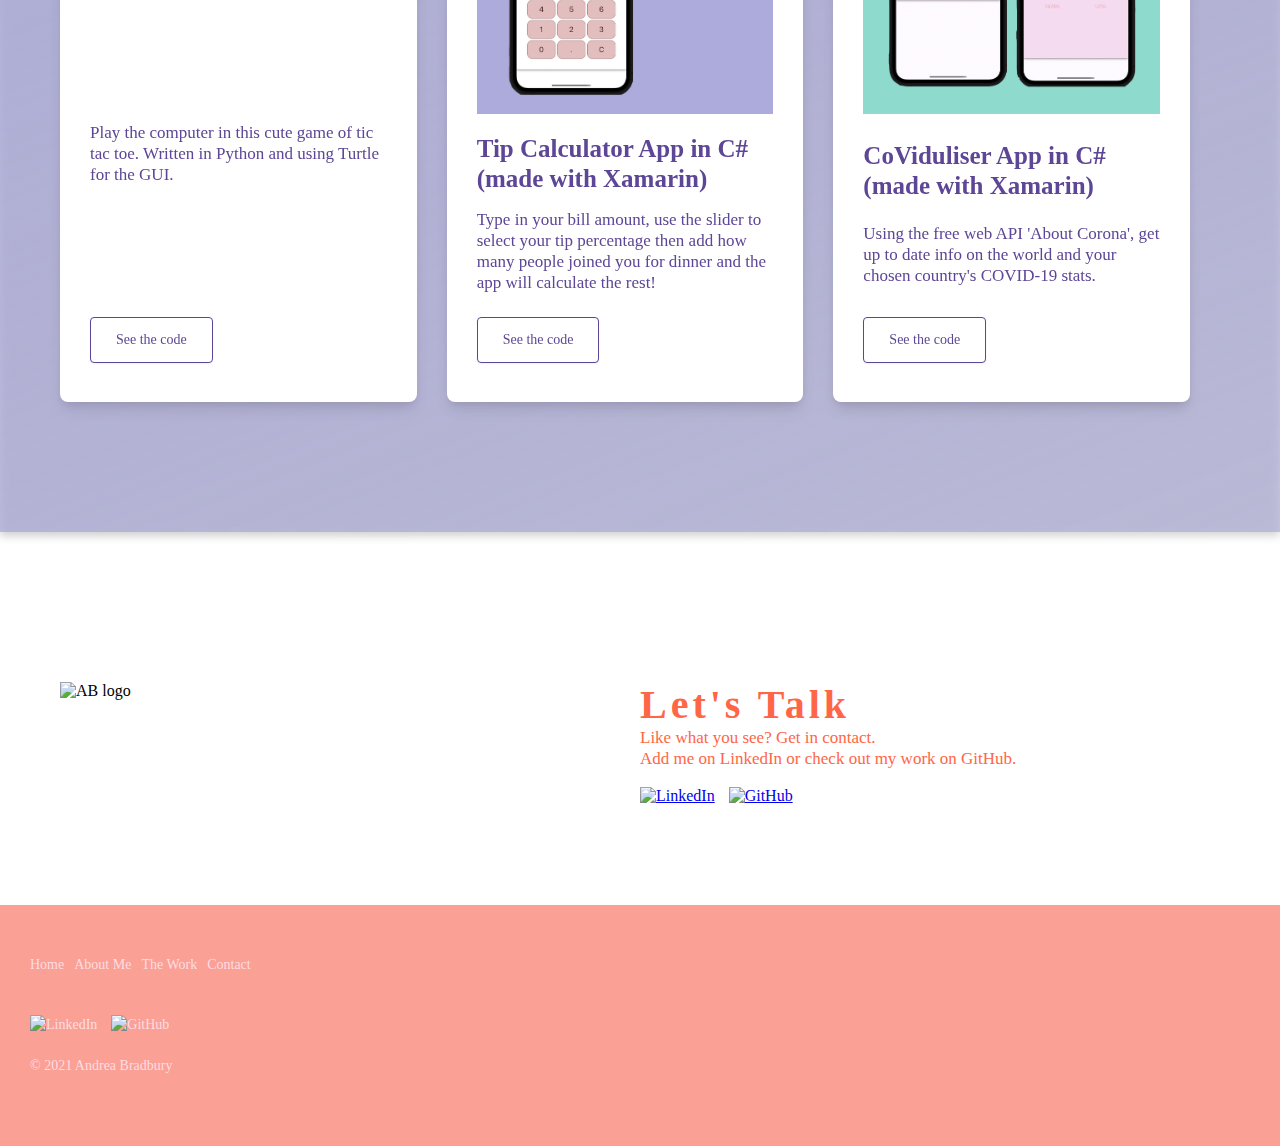
==== commit 8f43afc1: "Fixing Images" ====
--- a/index.html
+++ b/index.html
@@ -98,7 +98,7 @@
         </article>
 
         <article class="display-work-component">
-          <img src="img/Tip%20Calculator.png" alt="Image of work being demonstrated" width="auto" height="auto">
+          <img src="img/TipCalculator_Purple.jpg" alt="Image of work being demonstrated" width="auto" height="auto">
           <h2>Tip Calculator App in C# (made with Xamarin)</h2>
           <p>
             Type in your bill amount, use the slider to select your tip percentage then add how many people joined you for dinner and the app will calculate the rest!
@@ -107,7 +107,7 @@
         </article>
 
         <article class="display-work-component">
-          <img src="img/Covidulizer.png" alt="Image of work being demonstrated" width="auto" height="auto">
+          <img src="img/Coviduliser_Green.jpg" alt="Image of work being demonstrated" width="auto" height="auto">
           <h2>CoViduliser App in C# (made with Xamarin)</h2>
           <p>
             Using the free web API 'About Corona', get up to date info on the world and your chosen country's COVID-19 stats.
--- a/css/main.css
+++ b/css/main.css
@@ -29,22 +29,22 @@
 }
 h1 {
   font-family: MontserratBold;
-  font-size: 36px;
-  line-height: 40px;
+  font-size: 40px;
+  line-height: 45px;
   letter-spacing: 0.1em;
 
 }
 h2 {
   font-family: MontserratBold;
   font-weight: 600;
-  font-size: 20px;
-  line-height: 28px;
+  font-size: 25px;
+  line-height: 30px;
   padding: 20px 0px 15px 0px;
 }
 p {
   font-family: MontserratRegular;
-  font-size: 16px;
-  line-height: 24px;
+  font-size: 17px;
+  line-height: 21px;
 }
 nav {
   font-family: MontserratMedium;
@@ -322,8 +322,8 @@
   color: #FFFFFF;
   font-family: MontserratMedium;
   font-weight: 500;
-  font-size: 12px;
-  line-height: 16px;
+  font-size: 14px;
+  line-height: 18px;
   margin: 24px 0px 24px 0px;
   padding: 13px 25px 13px 25px;
   box-shadow: 0px 1px 2px rgba(0, 0, 0, 0.05);
@@ -360,8 +360,8 @@
   color: #5D4696;
   font-family: MontserratMedium;
   font-weight: 500;
-  font-size: 12px;
-  line-height: 16px;
+  font-size: 14px;
+  line-height: 18px;
   margin: 24px 0px 24px 0px;
   padding: 13px 25px 13px 25px;
   box-shadow: 0px 1px 2px rgba(0, 0, 0, 0.05);
@@ -395,8 +395,8 @@
   color: #FFFFFF;
   font-family: MontserratMedium;
   font-weight: 500;
-  font-size: 12px;
-  line-height: 16px;
+  font-size: 14px;
+  line-height: 18px;
   margin: 24px 0px 24px 0px;
   padding: 13px 25px 13px 25px;
   box-shadow: 0px 1px 2px rgba(0, 0, 0, 0.05);
@@ -437,8 +437,8 @@
   color: #FFFFFF;
   font-family: MontserratMedium;
   font-weight: 500;
-  font-size: 12px;
-  line-height: 16px;
+  font-size: 14px;
+  line-height: 18px;
   margin: 24px 0px 24px 0px;
   padding: 13px 25px 13px 25px;
   box-shadow: 0px 1px 2px rgba(0, 0, 0, 0.05);
@@ -551,8 +551,8 @@
 .lets-talk-form > button{
   font-family: MontserratMedium;
   font-weight: 500;
-  font-size: 12px;
-  line-height: 16px;
+  font-size: 14px;
+  line-height: 18px;
   background: #FF6647;
   box-shadow: 0px 3px 2px rgba(0, 0, 0, 0.05);
   border-radius: 6px;
@@ -919,7 +919,7 @@
     flex-direction: row;
     margin-left: auto;
     margin-right: auto;
-    max-width: 70%;
+    max-width: 60%;
 
   }
   .logo-cloud  img {
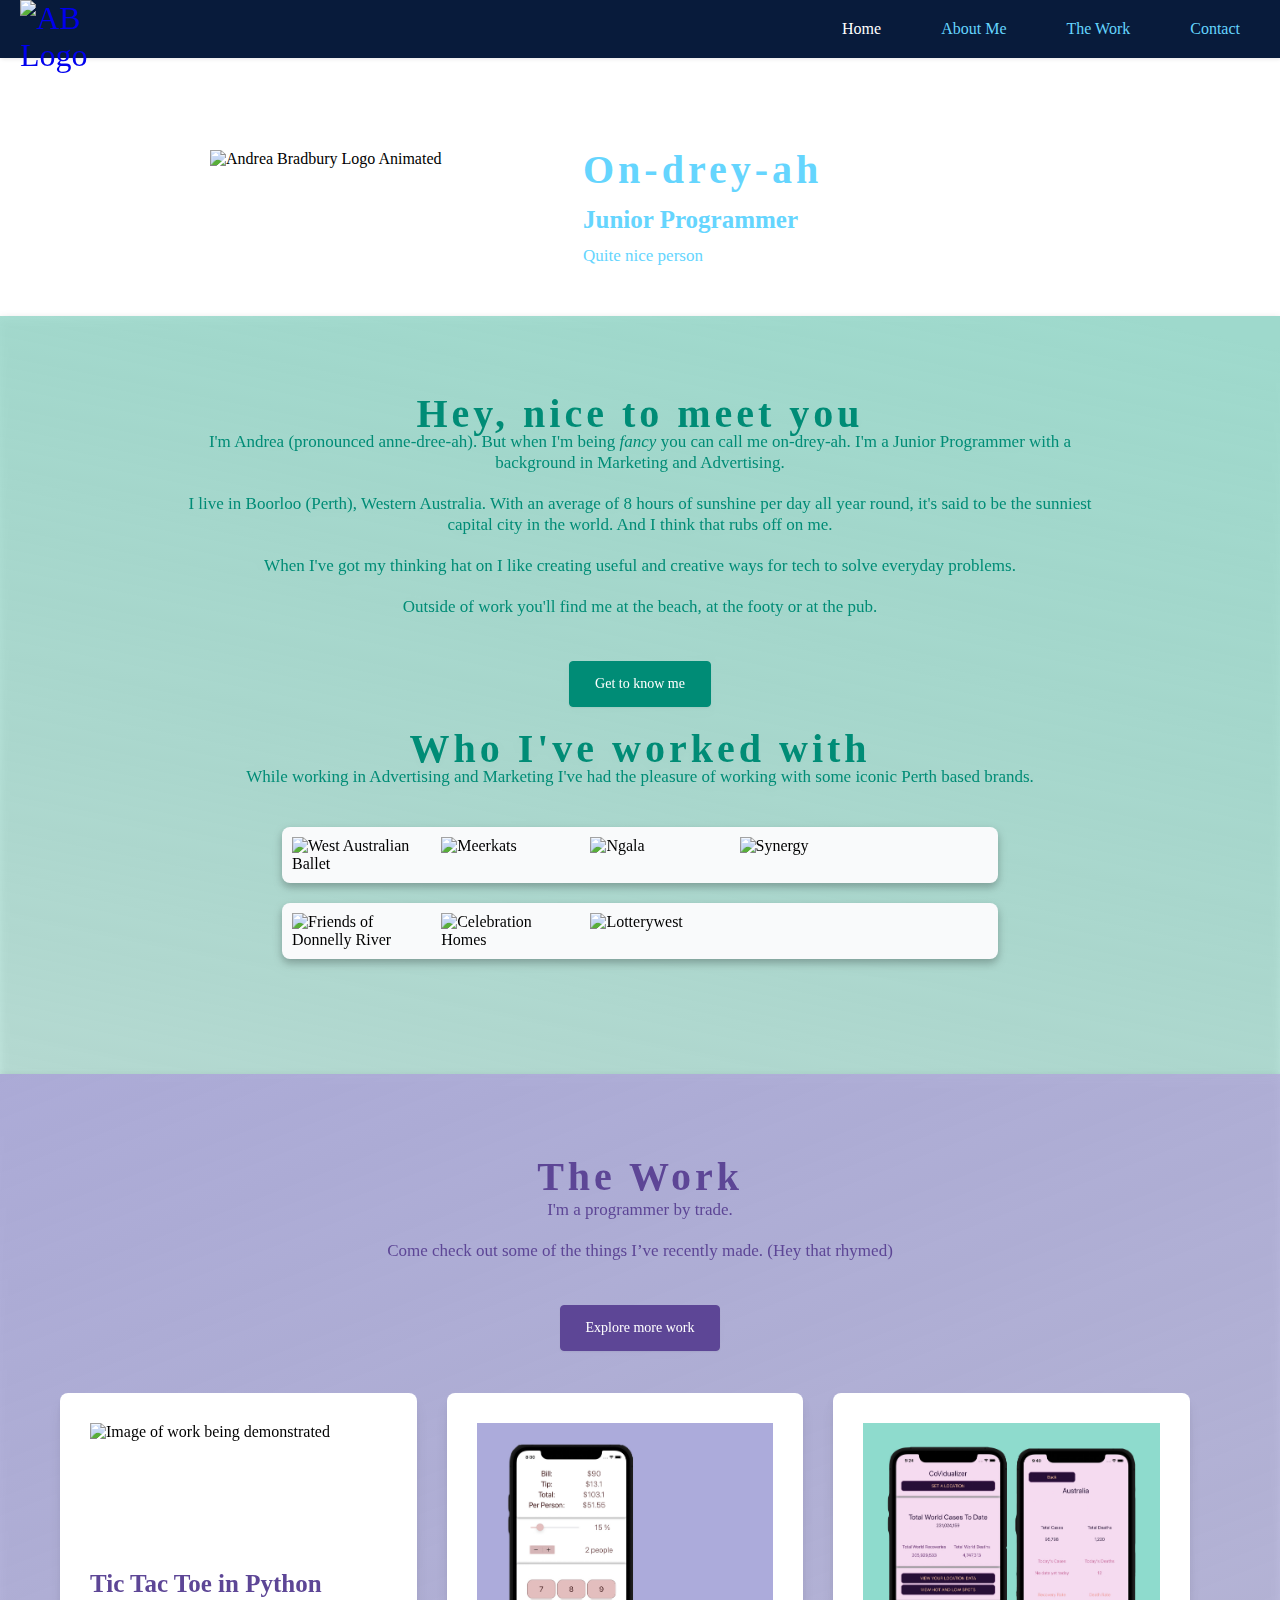
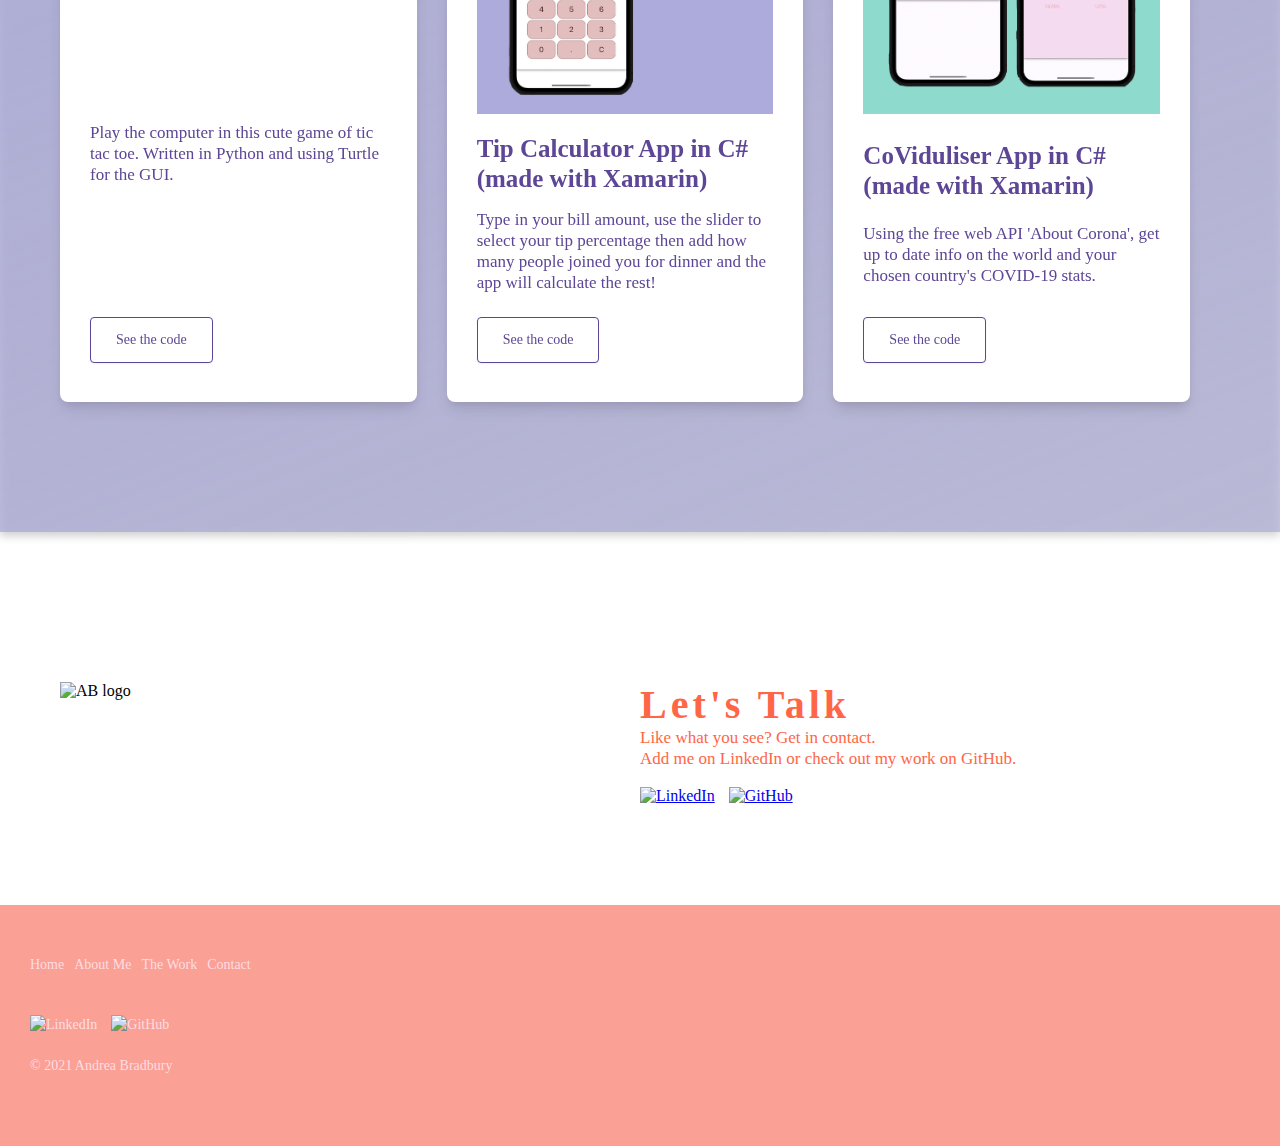
==== commit 3b8fd05b: "Fixing Images" ====
--- a/index.html
+++ b/index.html
@@ -103,7 +103,7 @@
           <p>
             Type in your bill amount, use the slider to select your tip percentage then add how many people joined you for dinner and the app will calculate the rest!
           </p>
-          <a href="#" target="_blank" rel="noreferrer">See the code</a>
+          <a href="https://github.com/andrea-bradbury/TipCalculatorProject" target="_blank" rel="noreferrer">See the code</a>
         </article>
 
         <article class="display-work-component">
--- a/css/main.css
+++ b/css/main.css
@@ -843,7 +843,7 @@
   .about-me > p {
     text-align: center;
     display: block;
-    max-width: 70%;
+    max-width: 80%;
     margin-left: auto;
     margin-right: auto;
 
@@ -914,6 +914,7 @@
   }
 
   .logo-cloud-div {
+
     padding:10px;
     margin-bottom: 15px;
     flex-direction: row;
@@ -923,11 +924,12 @@
 
   }
   .logo-cloud  img {
+    justify-content: space-between;
     margin-right: 10px ;
     width: calc(100%/5);
     height: auto;
     align-items: center;
-    justify-content: center;
+
 
   }
 
